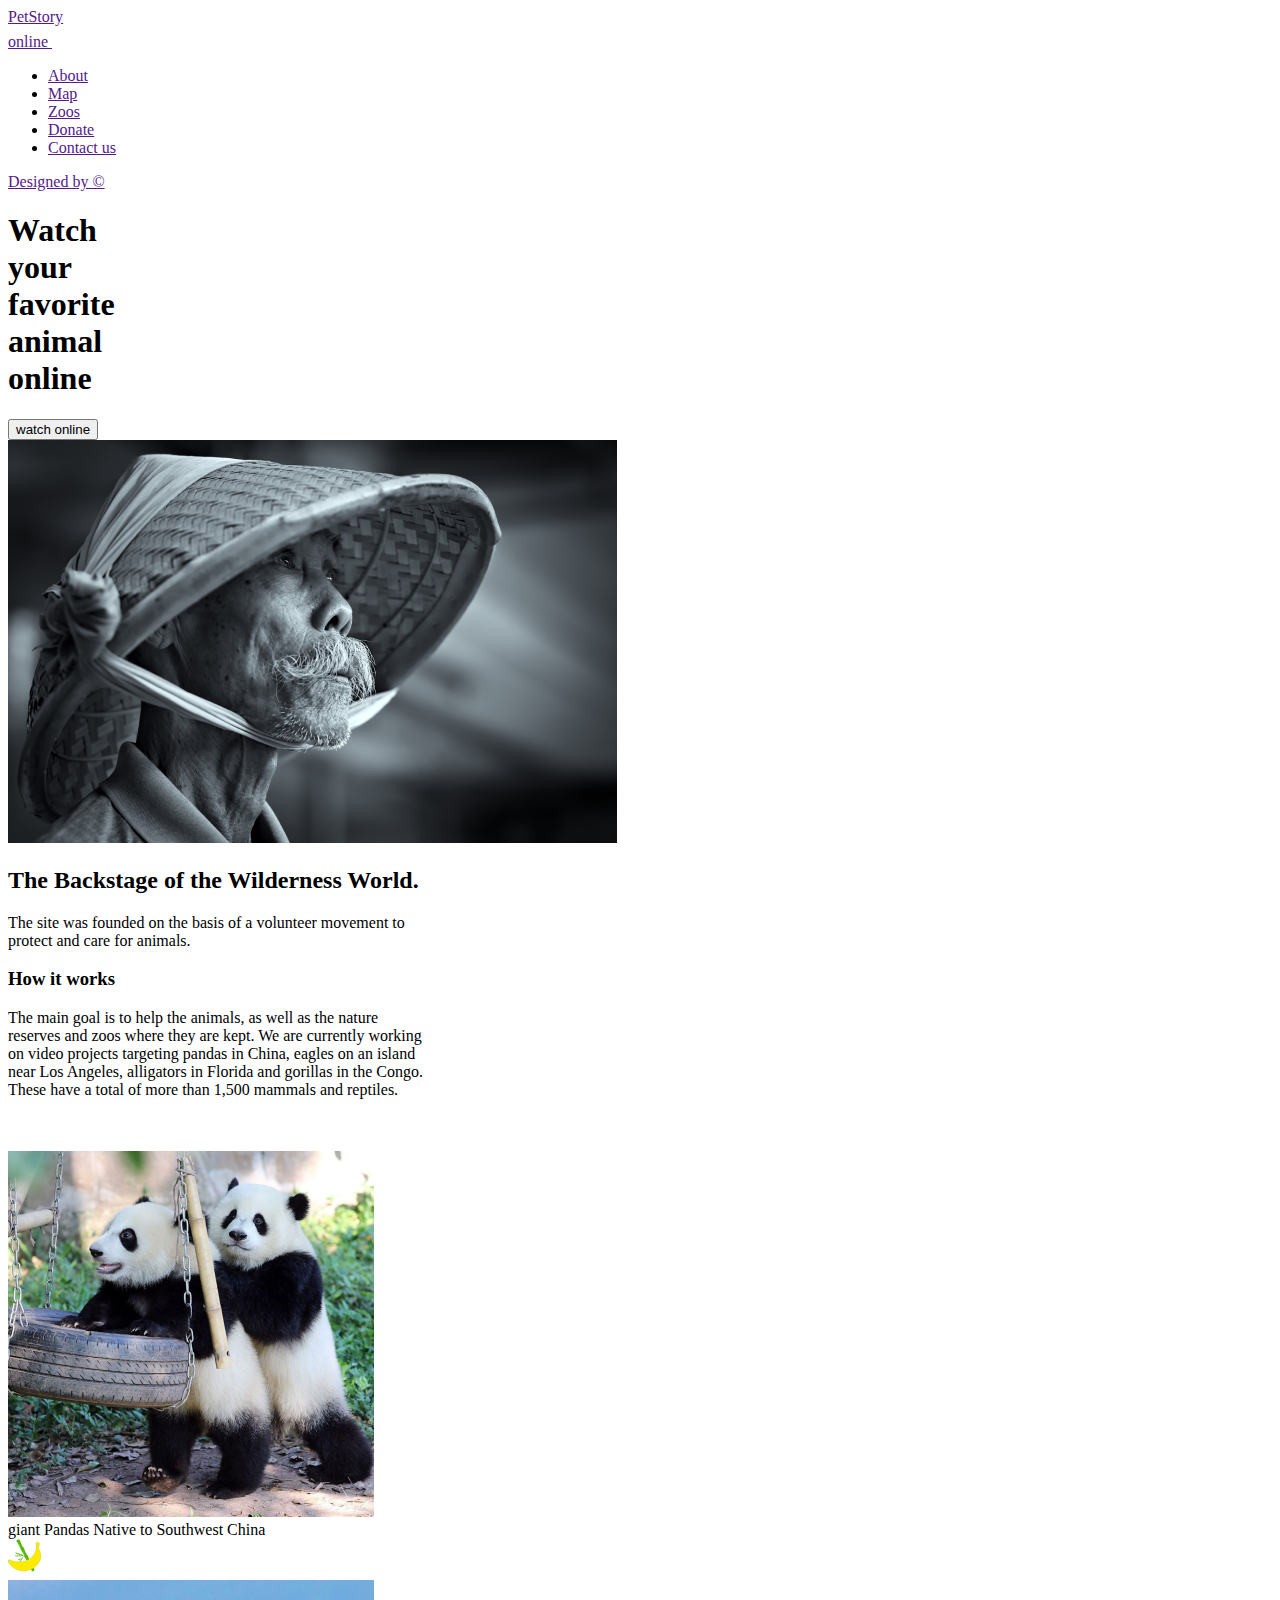
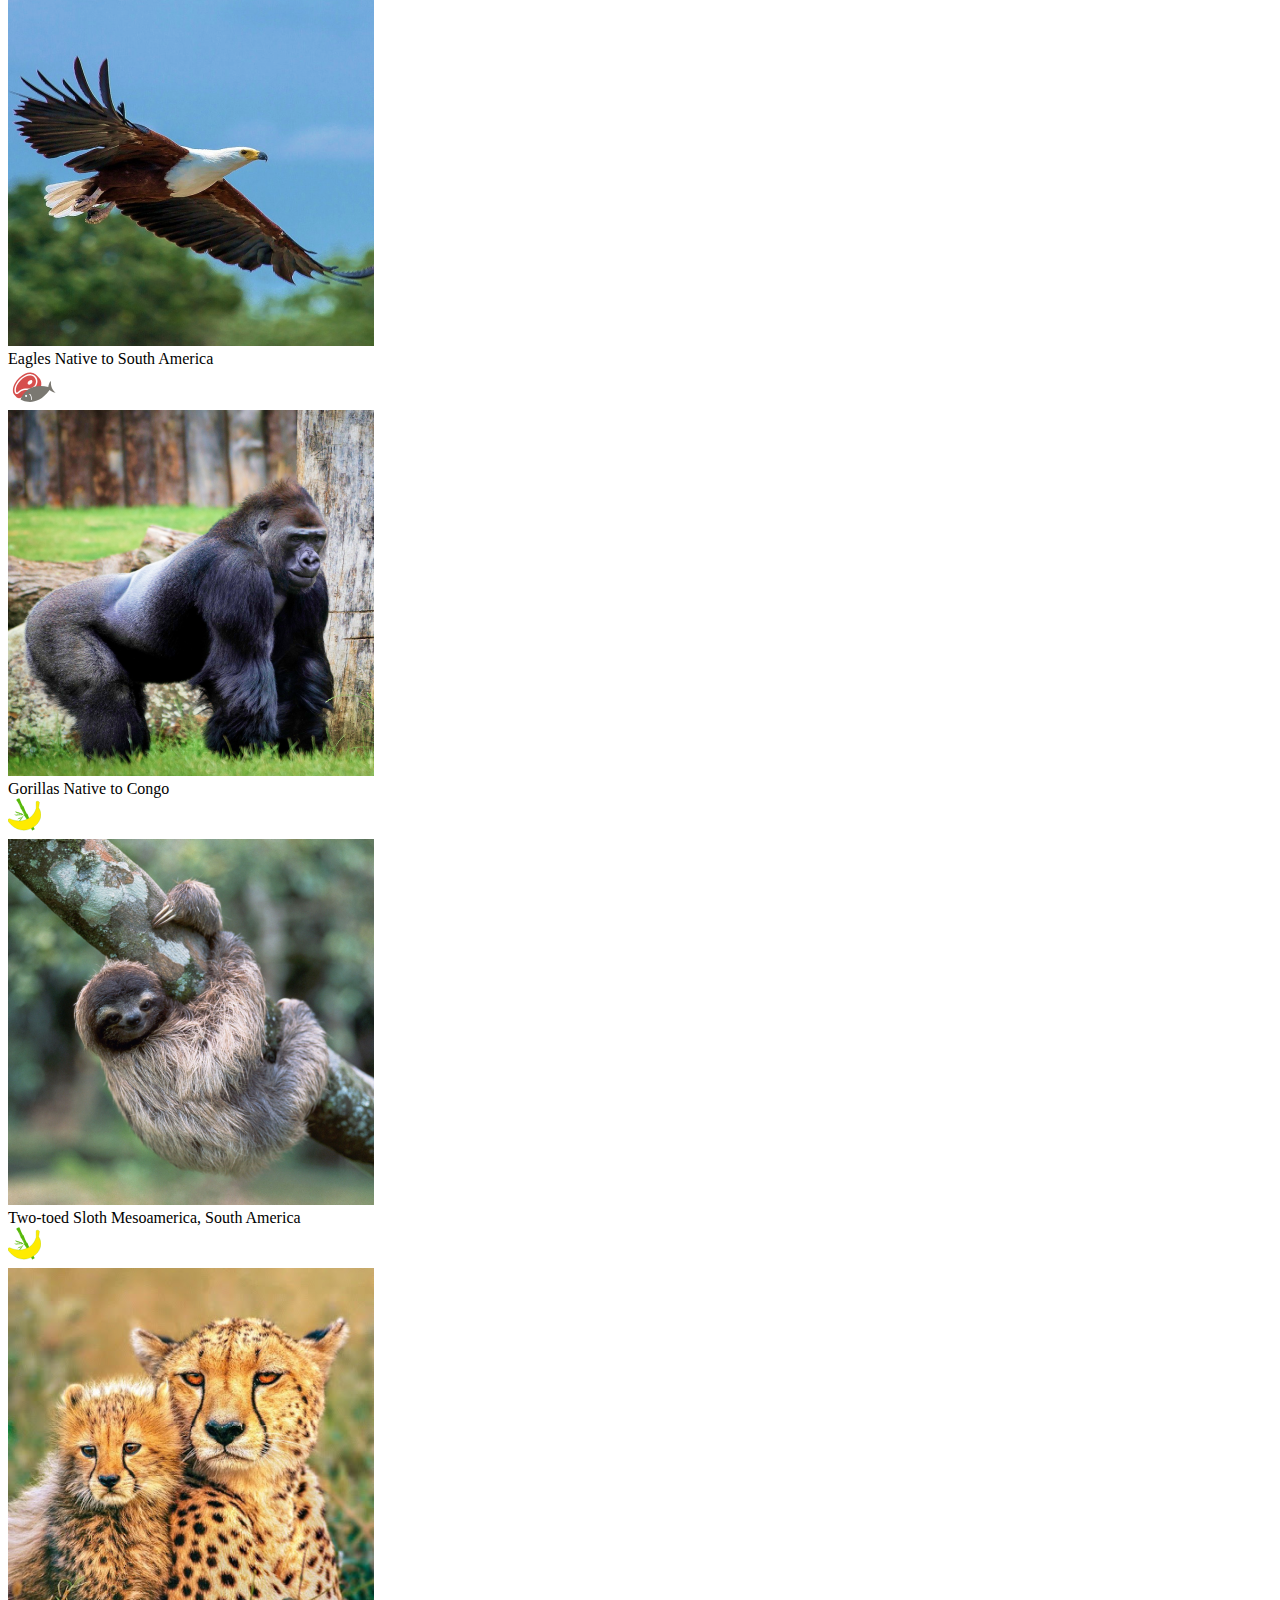
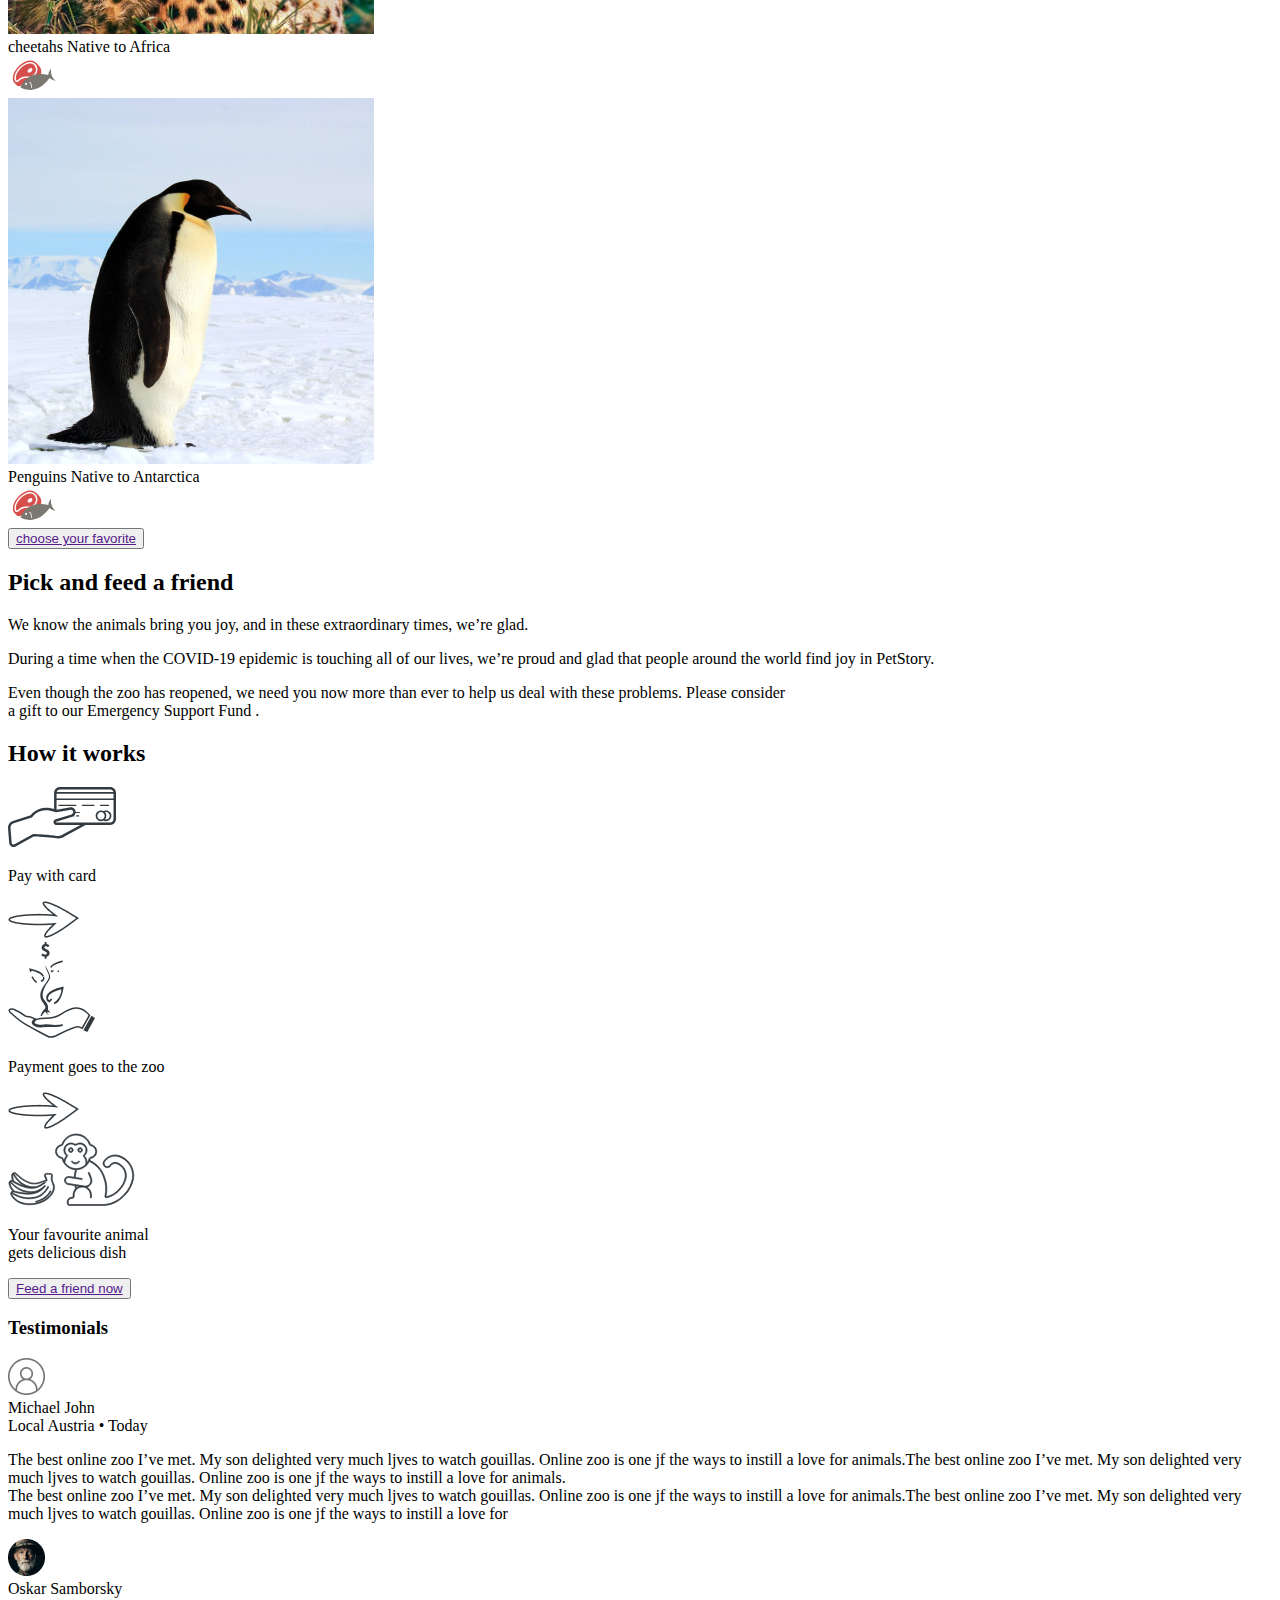
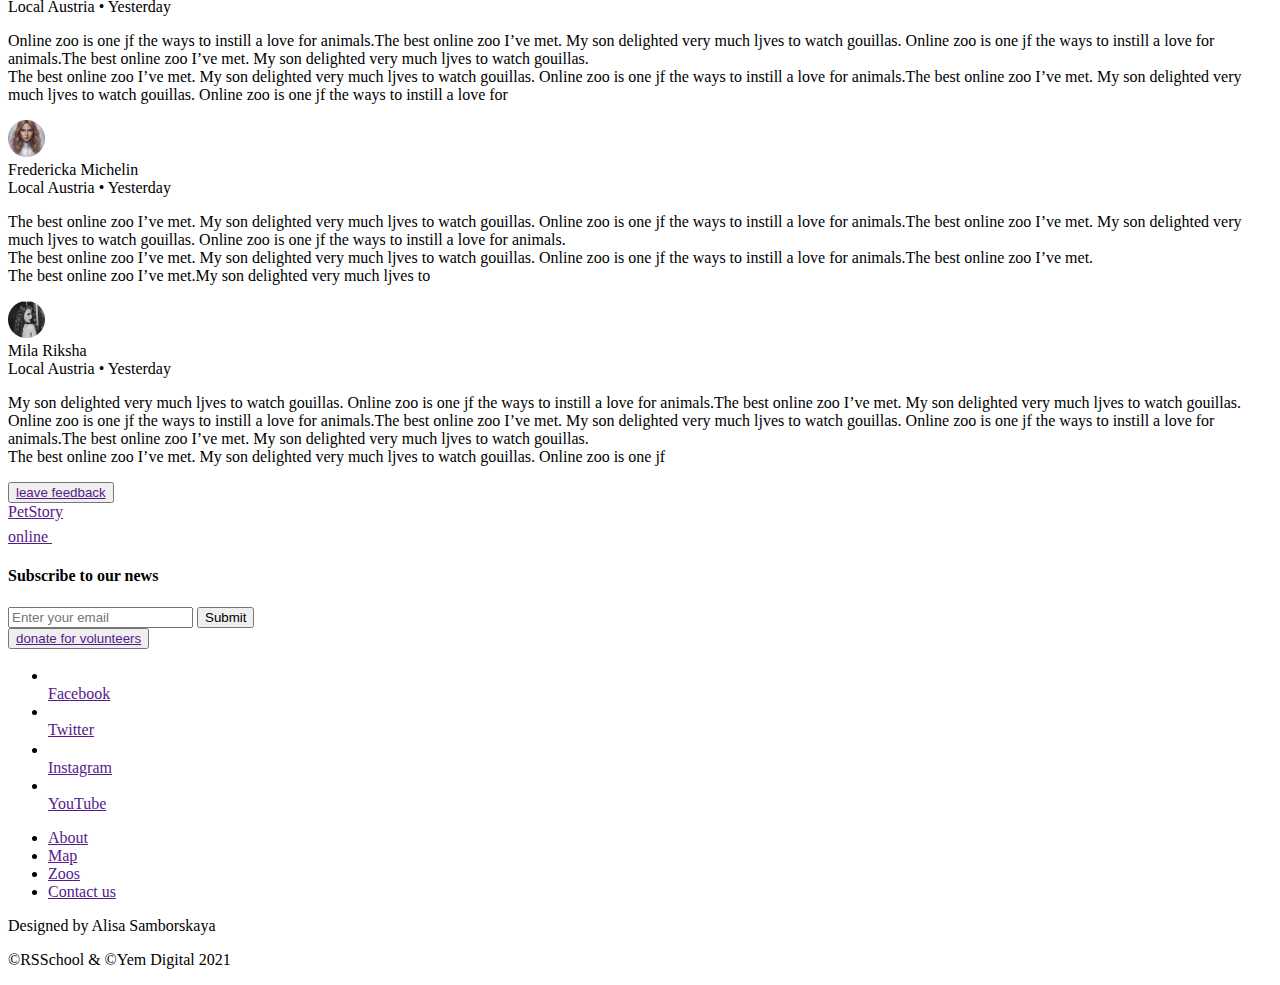
==== index.html @ eecdf1ca "feat: add html file" ====
<!DOCTYPE html>
<html lang="en">
<head>
    <meta charset="UTF-8">
    <meta http-equiv="X-UA-Compatible" content="IE=edge">
    <meta name="viewport" content="width=device-width, initial-scale=1.0">
    <link rel="stylesheet" href="style.css">
    <link href="https://fonts.googleapis.com/css2?family=Aleo:wght@400;700&amp;family=Red+Hat+Text:ital,wght@0,500;1,400&amp;family=Roboto:wght@100;300;400;500;700;900&amp;display=swap" rel="stylesheet">
    <title>Document</title>
</head>
<body>
    <div class="wrapp">
        <header>
            <div class="container">
                <div class="header">
                    <div class="header-left">
                        <div class="logo-btn">
                                <a class="logo" href="">
                                    <span>PetStory<br>online</span>
                                    <img src="./assert/icons/bambooNew.svg" alt="">
                                </a>
                        </div>
                        <nav>
                            <ul>
                                <li><a class="about" href="">About</a></li>
                                <li><a href="">Map</a></li>
                                <li><a href="">Zoos</a></li>
                                <li><a href="">Donate</a></li>
                                <li><a href="">Contact us</a></li>
                            </ul>
                        </nav>
                    </div>
                    <div class="text">
                    <a href="">Designed by ©</a> 
                    </div>
                </div>
            </div>
        </header>
   <main>
            <section class="sec1">
             
                    <div class="elipse"></div>
                    <h1>Watch <br>your<br> favorite<br> animal<br> online</h1>
                    <button>watсh online</button>
                   
            </section>
                <section class="section-2">
                    <div class="section-2-content">
                        <img src="./assert/images/bamboo-cap.png" alt="">
                        <div class="section-2-text">
                            <h2>The Backstage of the Wilderness World.</h2>
                            <p>The site was founded on the basis of a volunteer movement to<br> protect and care for animals.</p>
                            <h3>How it works </h3>
                            <p>The main goal is to help the animals, as well as the nature<br> reserves and zoos where they are kept.
                                 We are currently working<br> on video projects targeting pandas in China, eagles on an island<br> near Los Angeles,
                                 alligators in Florida and gorillas in the Congo.<br> These have a total of more than 1,500 mammals and reptiles.</p>
                        </div>
                    </div>
                </section>
                    <section class="animals-card">
                        <div class="arrow arrow-left" href=""><img src="./assert/images/Vector-2.png" alt=""></div>
                        <div class="arrow arrow-right" href=""><img src="./assert/images/Vector-1.png" alt=""></div>
                        <div class="container-animals-card">                          
                        <div class="animals-card-wrapperd">
                            <div class="card">
                                <div class="card-img">
                                    <img src="./assert/images/Rectangle 5.png" alt="">
                                </div>
                                <div class="card-title">
                                    <div class="card-title-text">
                                        <span class="animal-text-1">giant Pandas</span>
                                        <span class="animal-text-2">Native to Southwest China</span>
                                    </div>
                                    <div class="card-title-icon">
                                        <img src="./assert/icons/banana-bamboo_icon.svg" alt="">
                                    </div>
                                </div>
                            </div> 
                                <div class="card">
                                    <div class="card-img">
                                        <img src="./assert/images/Rectangle 5-1.png" alt="">
                                    </div>
                                    <div class="card-title">
                                        <div class="card-title-text">
                                            <span class="animal-text-1">Eagles</span>
                                            <span class="animal-text-2">Native to South America</span>
                                        </div>
                                        <div class="card-title-icon">
                                            <img src="./assert/icons/meet-fish_icon.svg" alt="">
                                        </div>
                                    </div>
                                </div>
                                    <div class="card">
                                        <div class="card-img">
                                            <img src="./assert/images/Rectangle 5-2.png" alt="">
                                        </div>
                                        <div class="card-title">
                                            <div class="card-title-text">
                                                <span class="animal-text-1">Gorillas</span>
                                                <span class="animal-text-2">Native to Congo</span>
                                            </div>
                                            <div class="card-title-icon">
                                                <img src="./assert/icons/banana-bamboo_icon.svg" alt="">
                                            </div>
                                        </div>
                                    </div>
                                        <div class="card">
                                            <div class="card-img">
                                                <img src="./assert/images/Rectangle 5-3.png" alt="">
                                            </div>
                                            <div class="card-title">
                                                <div class="card-title-text">
                                                    <span class="animal-text-1">Two-toed Sloth</span>
                                                    <span class="animal-text-2">Mesoamerica, South America</span>
                                                </div>
                                                <div class="card-title-icon">
                                                    <img src="./assert/icons/banana-bamboo_icon.svg" alt="">
                                                </div>
                                            </div>
                                        </div>
                                            <div class="card">
                                                <div class="card-img">
                                                    <img src="./assert/images/Rectangle 5-4.png" alt="">
                                                </div>
                                                <div class="card-title">
                                                    <div class="card-title-text">
                                                        <span class="animal-text-1">cheetahs</span>
                                                        <span class="animal-text-2">Native to Africa</span>
                                                    </div>
                                                    <div class="card-title-icon">
                                                        <img src="./assert/icons/meet-fish_icon.svg" alt="">
                                                    </div>
                                                </div>
                                            </div>
                                                <div class="card">
                                                    <div class="card-img">
                                                        <img src="./assert/images/Rectangle 5-5.png" alt="">
                                                    </div>
                                                    <div class="card-title">
                                                        <div class="card-title-text">
                                                            <span class="animal-text-1">Penguins</span>
                                                            <span class="animal-text-2">Native to Antarctica</span>
                                                        </div>
                                                        <div class="card-title-icon">
                                                            <img src="./assert/icons/meet-fish_icon.svg" alt="">
                                                        </div>
                                                    </div>
                            </div>
                            <button class="btn"><a href="">choose your favorite</a></button>
                            <div class="flower-1"></div>
                            <div class="flower-2"></div>

                        </div>
                    </div>
                    </section>
                    <section class="pick">
                        <div class="pick-container">
                            <h2>Pick and feed a friend</h2>
                            <p class="pick-container-text-1">We know the animals bring you joy, and in these extraordinary times, we’re glad.</p>
                            <p class="pick-container-text-2">During a time when the COVID-19 epidemic is touching all of our lives, we’re proud and glad that people around the world find joy in PetStory.</p>
                            <p class="pick-container-text-3">Even though the zoo has reopened, we need you now more than ever to help us deal with these problems. Please consider<br> a gift to our Emergency Support Fund . </p>
                            <div class="work">
                                <h2>How it works</h2>
                                    <div class="widjet">
                                        <div class="widjet-card">
                                            <div class="widjet-img">
                                                <img src="./assert/icons/pay.svg" alt="">
                                            </div>
                                            <p>Pay with card</p>
                                        </div>
                                            <div class="vector">
                                                <img src="./assert/images/Vector.png" alt="">
                                            </div>
                                        <div class="widjet-card">
                                            <div class="widjet-img">        
                                                 <img src="./assert/icons/zoo.svg" alt="">
                                             </div>
                                            <p>Payment goes to the zoo</p>
                                        </div>
                                            <div class="vector">
                                                <img src="./assert/images/Vector.png" alt="">
                                            </div>
                                        <div class="widjet-card">
                                            <div class="widjet-img"> 
                                                <img src="./assert/icons/monkey.svg" alt="">
                                            </div>
                                            <p>Your favourite animal<br> gets delicious dish</p>
                                        </div>
                                    </div>
                            </div>
                            <button class="btn"><a href="">Feed a friend now</a></button>
                        </div>
                    </section>
                    <section class="testimonial">
                        <div class="container-testimonial">
                        <h3 class="testimonial-title">Testimonials</h3>
                        <div class="testimonial-wrapper">
                        <div class="testimonial-galary">
                            <div class="testimonial-card">
                                <div class="card-inner">
                                    <div class="card-inner-author">
                                        <div class="card-inner-top-img"><img src="./assert/images/Vectorfreggdg.png" alt=""></div>
                                        <div class="card-inner-top-text">Michael John<br>
                                            <span>Local Austria • Today</span>
                                             </div>
                                    </div>
                                        <p class="testimonial-card-text">The best online zoo I’ve met. My son delighted very much ljves to watch gouillas. Online zoo is one jf the ways to instill a love for animals.The best online zoo I’ve met. My son delighted very much ljves to watch gouillas. Online zoo is one jf the ways to instill a love for animals.<br>
                                            The best online zoo I’ve met. My son delighted very much ljves to watch gouillas. Online zoo is one jf the ways to instill a love for animals.The best online zoo I’ve met. My son delighted very much ljves to watch gouillas. Online zoo is one jf the ways to instill a love for 
                                        </p>
                                </div>
                            </div>
                            <div class="testimonial-card">
                                <div class="card-inner">
                                    <div class="card-inner-author">
                                        <div class="card-inner-top-img"><img src="./assert/images/Ellipse 2.png" alt=""></div>
                                        <div class="card-inner-top-text">Oskar Samborsky<br>
                                            <span>Local Austria • Yesterday</span>
                                             </div>
                                    </div>
                                        <p class="testimonial-card-text">Online zoo is one jf the ways to instill a love for animals.The best online zoo I’ve met. My son delighted very much ljves to watch gouillas. Online zoo is one jf the ways to instill a love for animals.The best online zoo I’ve met. My son delighted very much ljves to watch gouillas.<br> 
                                            The best online zoo I’ve met. My son delighted very much ljves to watch gouillas. Online zoo is one jf the ways to instill a love for animals.The best online zoo I’ve met. My son delighted very much ljves to watch gouillas. Online zoo is one jf the ways to instill a love for 
                                        </p>
                                </div>
                        </div>
                            <div class="testimonial-card">  
                                <div class="card-inner">
                                    <div class="card-inner-author">
                                        <div class="card-inner-top-img"><img src="./assert/images/Ellipse 2-1.png" alt=""></div>
                                        <div class="card-inner-top-text">Fredericka Michelin<br>
                                            <span>Local Austria • Yesterday</span>
                                             </div>
                                    </div>
                                        <p class="testimonial-card-text">The best online zoo I’ve met. My son delighted very much ljves to watch gouillas. Online zoo is one jf the ways to instill a love for animals.The best online zoo I’ve met. My son delighted very much ljves to watch gouillas. Online zoo is one jf the ways to instill a love for animals.<br>
                                            The best online zoo I’ve met. My son delighted very much ljves to watch gouillas. Online zoo is one jf the ways to instill a love for animals.The best online zoo I’ve met.<br> The best online zoo I’ve met.My son delighted very much ljves to  
                                        </p>
                                </div>
                                </div>
                            <div class="testimonial-card"> 
                                <div class="card-inner">
                                    <div class="card-inner-author">
                                        <div class="card-inner-top-img"><img src="./assert/images/Ellipse 2-2.png" alt=""></div>
                                        <div class="card-inner-top-text">Mila Riksha<br>
                                            <span>Local Austria • Yesterday</span>
                                             </div>
                                    </div>
                                        <p class="testimonial-card-text">My son delighted very much ljves to watch gouillas. Online zoo is one jf the ways to instill a love for animals.The best online zoo I’ve met. My son delighted very much ljves to watch gouillas. Online zoo is one jf the ways to instill a love for animals.The best online zoo I’ve met. My son delighted very much ljves to watch gouillas. Online zoo is one jf the ways to instill a love for animals.The best online zoo I’ve met. My son delighted very much ljves to watch gouillas.<br>
                                            The best online zoo I’ve met. My son delighted very much ljves to watch gouillas. Online zoo is one jf 
                                            
                                </div>
                                </div>
                            </div>
                                    <div class="testimonial-line">
                                        <div class="testimonial-line-inner"></div>
                                    </div>
                                </div>
                       <button class="testimonial-btn"><a href="">leave feedback</a></button>
                    
                </div>
                    <div class="testimonial-flower"></div>
                    </section>
        </main>
        <footer>
            <div class="footer-container">
                <div class="footer-block-1">
                    <div class="logo-btn">
                        <a class="logo" href="">
                            <span>PetStory<br>online</span>
                            <img src="./assert/icons/bambooNew.svg" alt="">
                        </a>
                    </div>
                        <div class="footer-input">
                            <h4>Subscribe to our news</h4>
                            <input type="text" placeholder="Enter your email">
                            <button class="input-btn">Submit</button>
                        </div>
                
                </div>
                <div class="footer-bock-2">
                    <button class="testimonial-btn footer-button"><a href="">donate for volunteers</a></button>
                </div>
                <div class="footer-block-3">
            <div class="footer-media">
                <ul class="footer-media-list">
                    <li>
                        <a href="" class="footer-media-link">
                            <div class="media-circle">
                                <img  src="./assert/images/Fill 211.png" alt="">
                            </div>
                            <span>Facebook</span>
                        </a>
                    </li>
                    <li>
                        <a href="" class="footer-media-link">
                            <div class="media-circle">
                                <img  src="./assert/images/Fill 172.png" alt="">
                            </div>
                            <span>Twitter</span>
                        </a>
                    </li>
                    <li><a href="" class="footer-media-link">
                        <div class="media-circle">
                            <img  src="./assert/images/Fill 166.png" alt="">
                        </div>
                        <span>Instagram</span>
                    </a></li>
                    <li><a href="" class="footer-media-link">
                        <div class="media-circle">
                            <img  src="./assert/images/Fill 213.png" alt="">
                        </div>
                        <span>YouTube</span>
                    </a></li>
                    
                </ul>
            </div>
            <nav>
                <ul>
                    <li><a class="about" href="">About</a></li>
                    <li><a href="">Map</a></li>
                    <li><a href="">Zoos</a></li>
                    <li><a href="">Contact us</a></li>
                </ul>
            </nav>
            <div class="footer-text">
                <p>Designed by Alisa Samborskaya</p>
                <p>©RSSchool & ©Yem Digital 2021</p>
            </div>
        </div>
        </div>
        </footer>
    </div>
</body>
</html>
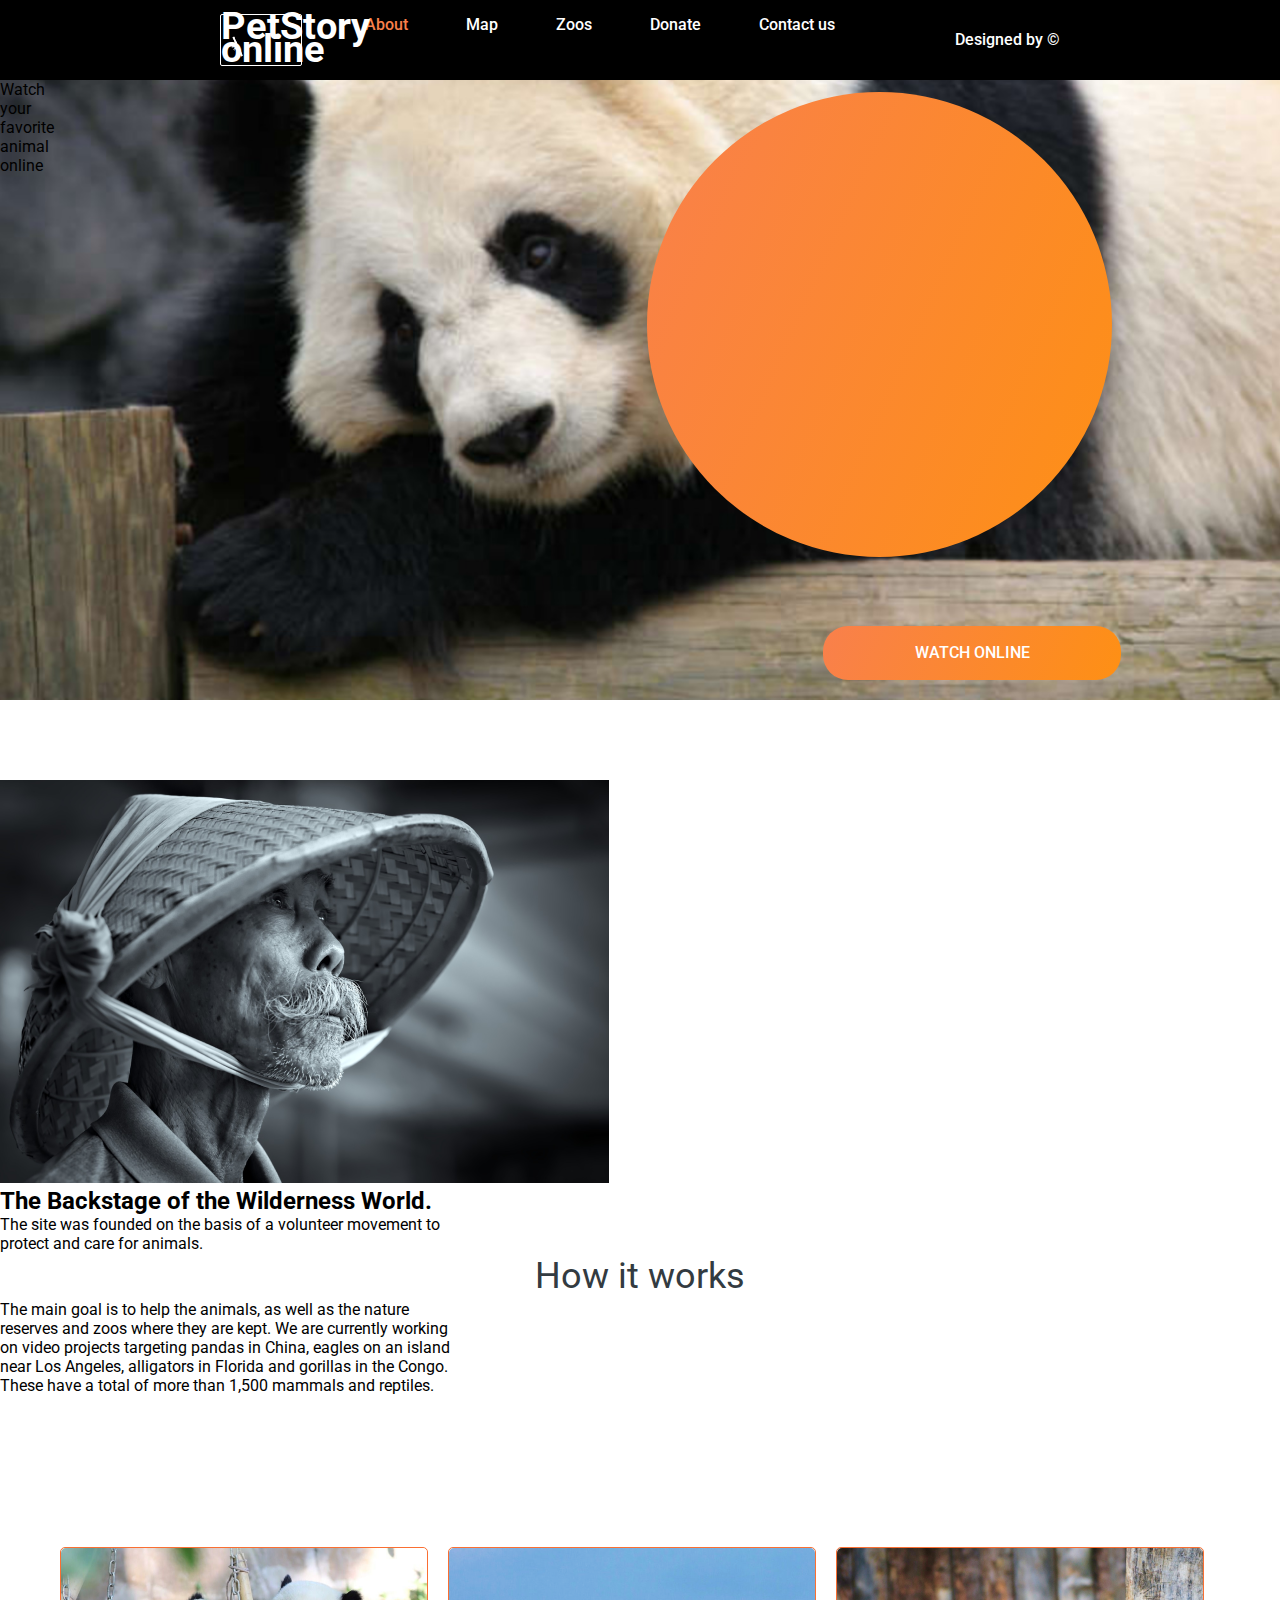
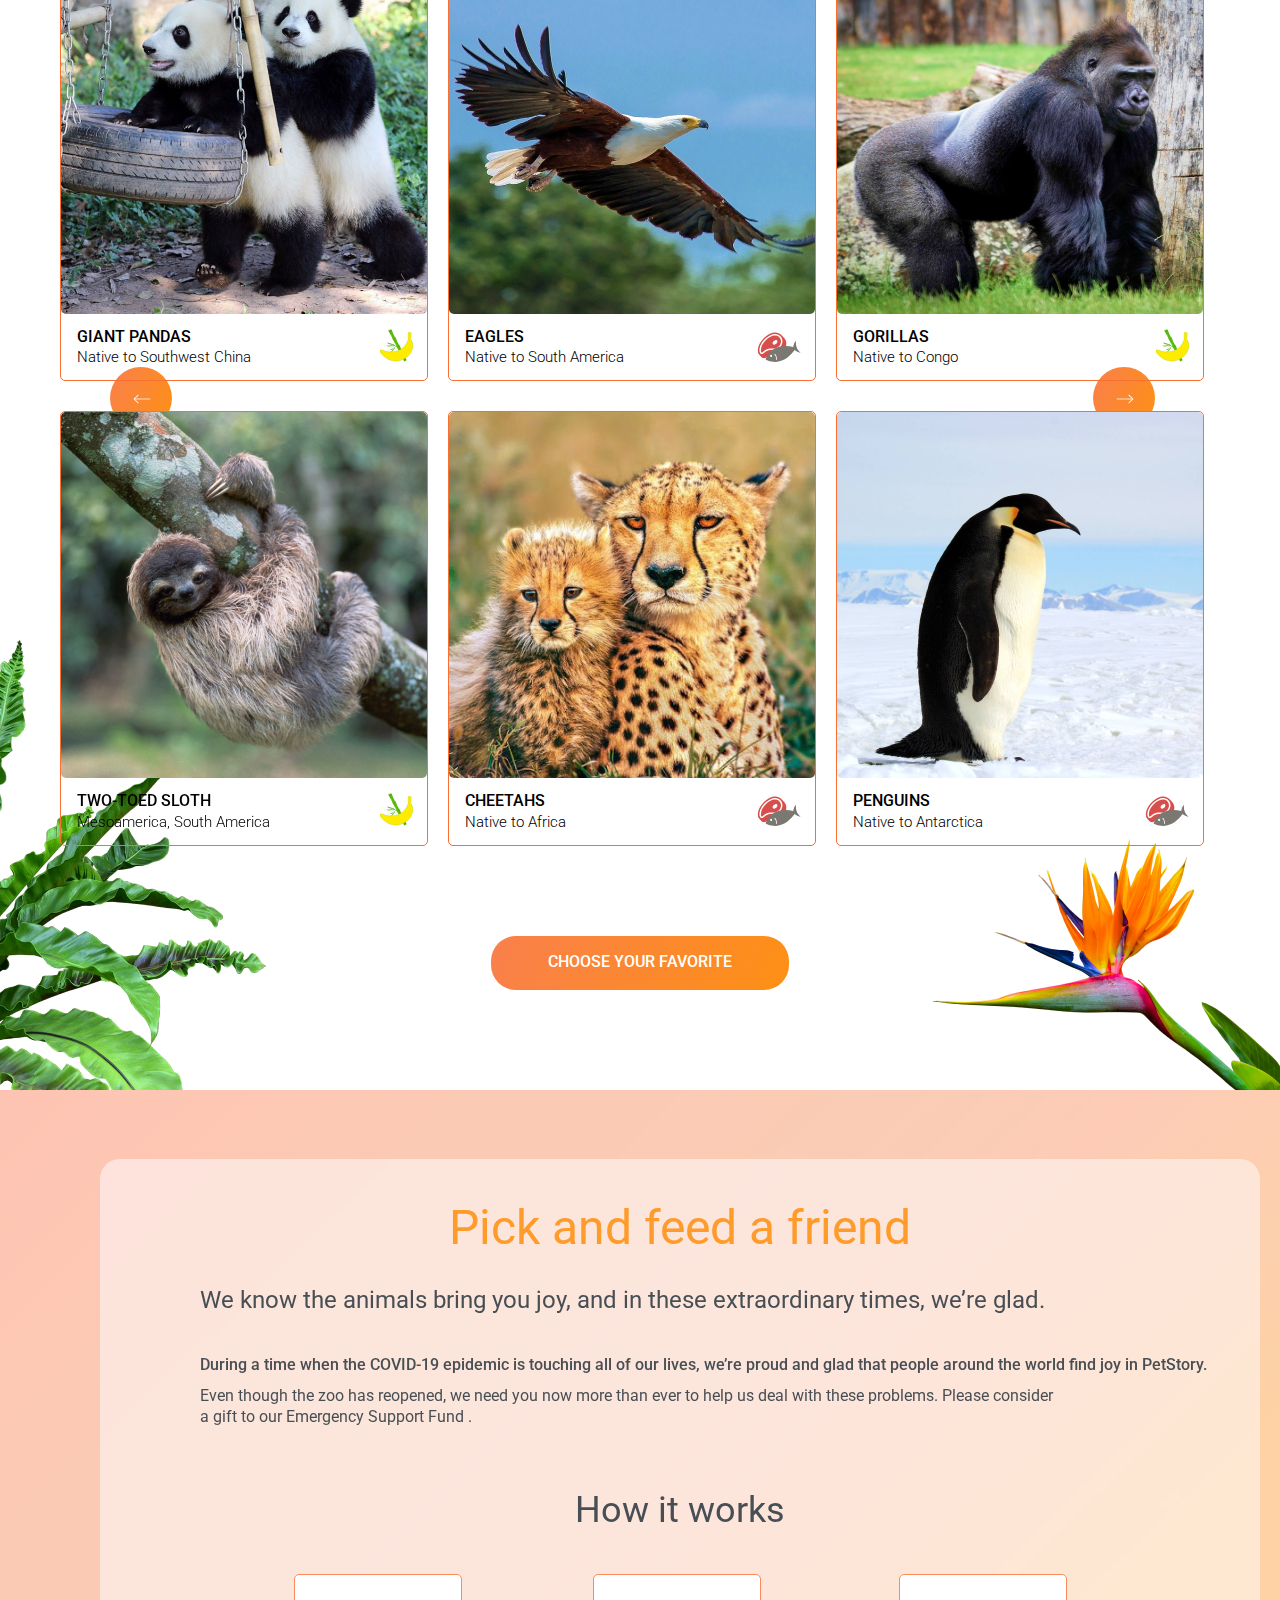
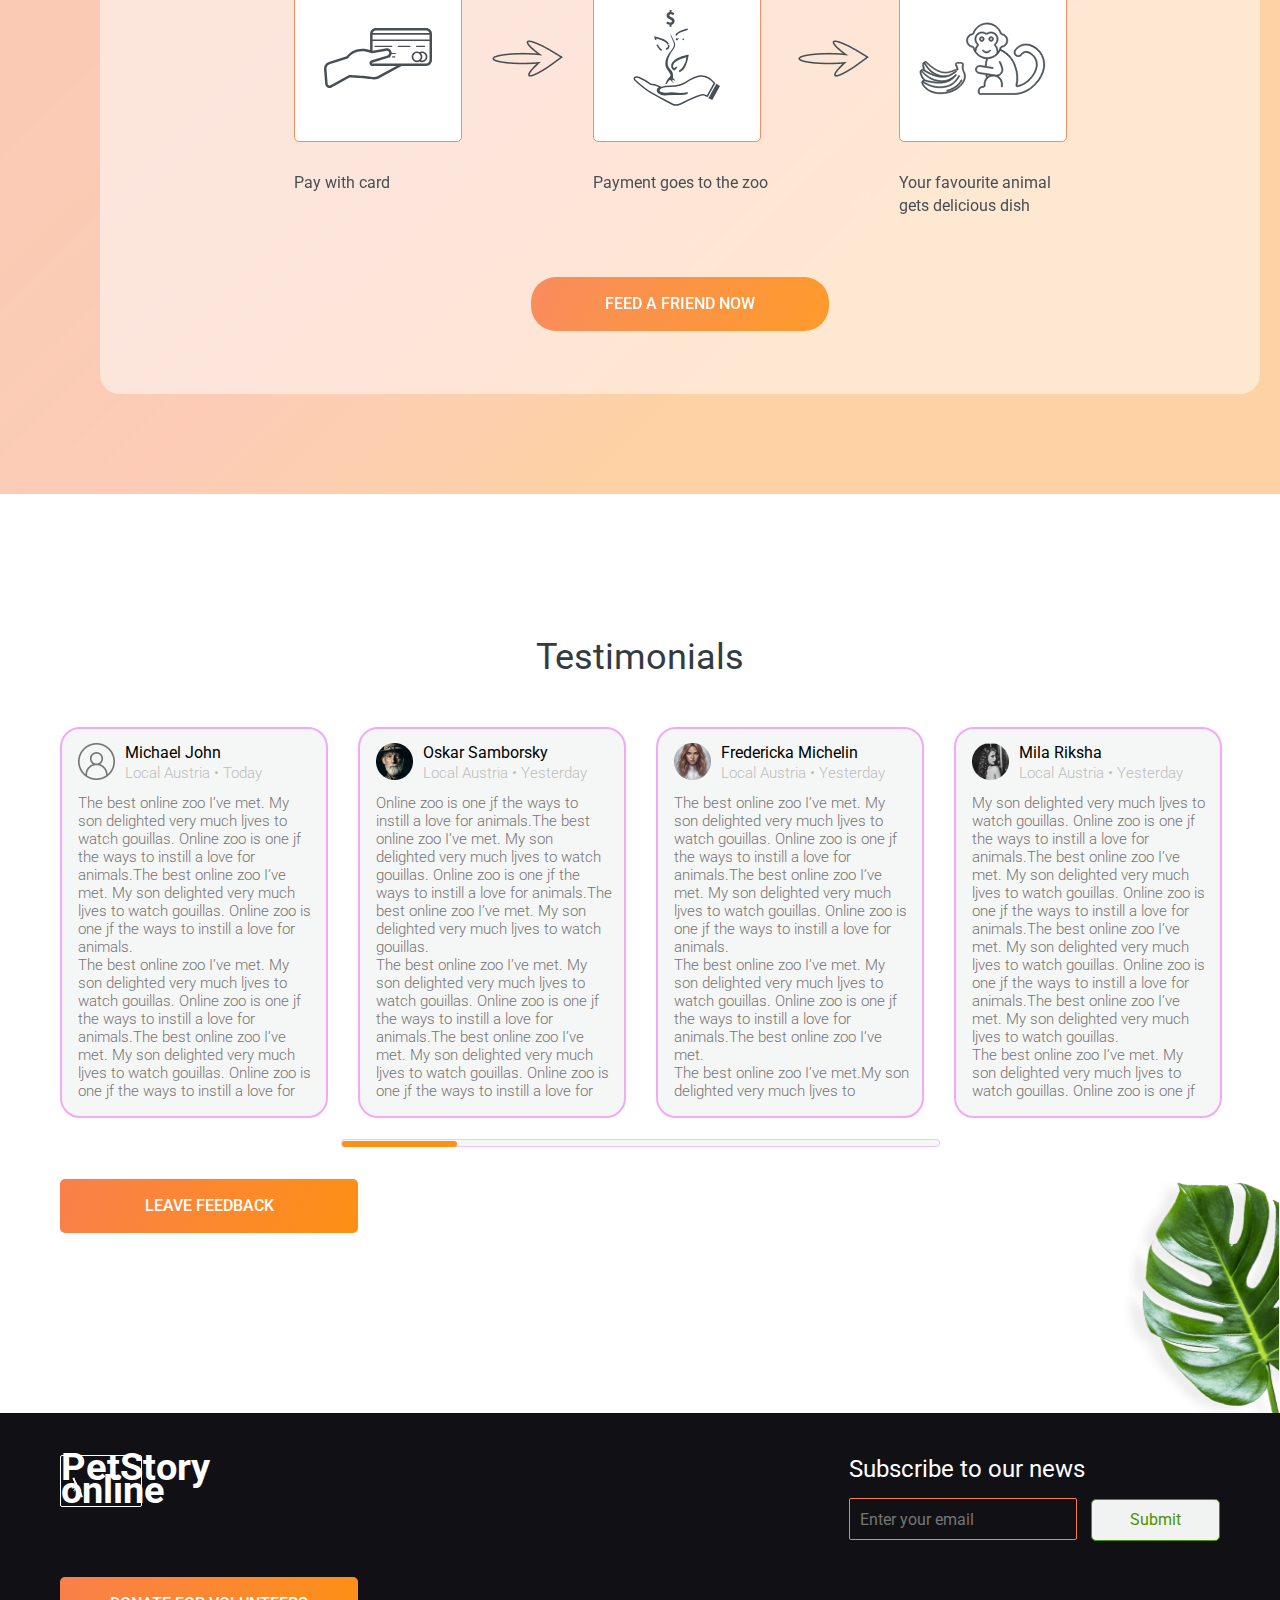
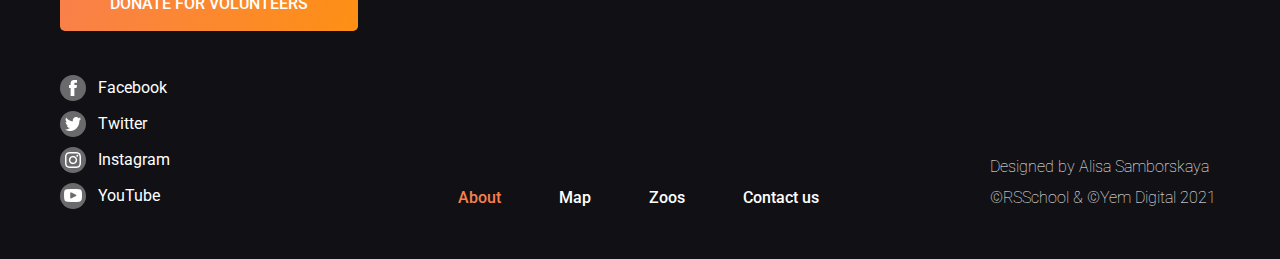
==== commit 32827f7d: "fix: add social links" ====
--- a/index.html
+++ b/index.html
@@ -15,14 +15,14 @@
                 <div class="header">
                     <div class="header-left">
                         <div class="logo-btn">
-                                <a class="logo" href="">
-                                    <span>PetStory<br>online</span>
+                                <a class="logo" href="file:///C:/Users/User/Desktop/zoo/index.html">
+                                    <h1>PetStory<br>online</h1>
                                     <img src="./assert/icons/bambooNew.svg" alt="">
                                 </a>
                         </div>
                         <nav>
                             <ul>
-                                <li><a class="about" href="">About</a></li>
+                                <li><a class="about" href="file:///C:/Users/User/Desktop/zoo/index.html">About</a></li>
                                 <li><a href="">Map</a></li>
                                 <li><a href="">Zoos</a></li>
                                 <li><a href="">Donate</a></li>
@@ -31,7 +31,7 @@
                         </nav>
                     </div>
                     <div class="text">
-                    <a href="">Designed by ©</a> 
+                    <a href="https://www.figma.com/file/jfEFwkXVj1WRq7sUHDr8os/PetStory-online">Designed by ©</a> 
                     </div>
                 </div>
             </div>
@@ -40,14 +40,15 @@
             <section class="sec1">
              
                     <div class="elipse"></div>
-                    <h1>Watch <br>your<br> favorite<br> animal<br> online</h1>
-                    <button>watсh online</button>
+                    <p>Watch <br>your<br> <span class="favorite">favorite</span><br> animal<br> online</p>
+                    <button class="but">watсh online</button>
                    
             </section>
-                <section class="section-2">
-                    <div class="section-2-content">
+                <section class="backstage">
+                    <div class="backstage-container">
+                    <div class="backstage-content">
                         <img src="./assert/images/bamboo-cap.png" alt="">
-                        <div class="section-2-text">
+                        <div class="backstage-text">
                             <h2>The Backstage of the Wilderness World.</h2>
                             <p>The site was founded on the basis of a volunteer movement to<br> protect and care for animals.</p>
                             <h3>How it works </h3>
@@ -56,6 +57,7 @@
                                  alligators in Florida and gorillas in the Congo.<br> These have a total of more than 1,500 mammals and reptiles.</p>
                         </div>
                     </div>
+                </div>
                 </section>
                     <section class="animals-card">
                         <div class="arrow arrow-left" href=""><img src="./assert/images/Vector-2.png" alt=""></div>
@@ -146,7 +148,7 @@
                                                         </div>
                                                     </div>
                             </div>
-                            <button class="btn"><a href="">choose your favorite</a></button>
+                            <button class="btn but"><a href="">choose your favorite</a></button>
                             <div class="flower-1"></div>
                             <div class="flower-2"></div>
 
@@ -188,7 +190,7 @@
                                         </div>
                                     </div>
                             </div>
-                            <button class="btn"><a href="">Feed a friend now</a></button>
+                            <button class="btn but"><a href="">Feed a friend now</a></button>
                         </div>
                     </section>
                     <section class="testimonial">
@@ -253,7 +255,7 @@
                                         <div class="testimonial-line-inner"></div>
                                     </div>
                                 </div>
-                       <button class="testimonial-btn"><a href="">leave feedback</a></button>
+                       <button class="testimonial-btn but"><a href="">leave feedback</a></button>
                     
                 </div>
                     <div class="testimonial-flower"></div>
@@ -263,8 +265,8 @@
             <div class="footer-container">
                 <div class="footer-block-1">
                     <div class="logo-btn">
-                        <a class="logo" href="">
-                            <span>PetStory<br>online</span>
+                        <a class="logo" href="file:///C:/Users/User/Desktop/zoo/index.html">
+                            <h1>PetStory<br>online</h1>
                             <img src="./assert/icons/bambooNew.svg" alt="">
                         </a>
                     </div>
@@ -276,13 +278,13 @@
                 
                 </div>
                 <div class="footer-bock-2">
-                    <button class="testimonial-btn footer-button"><a href="">donate for volunteers</a></button>
+                    <button class="testimonial-btn footer-button but"><a href="">donate for volunteers</a></button>
                 </div>
                 <div class="footer-block-3">
             <div class="footer-media">
                 <ul class="footer-media-list">
                     <li>
-                        <a href="" class="footer-media-link">
+                        <a href="https://www.facebook.com/" class="footer-media-link">
                             <div class="media-circle">
                                 <img  src="./assert/images/Fill 211.png" alt="">
                             </div>
@@ -290,20 +292,20 @@
                         </a>
                     </li>
                     <li>
-                        <a href="" class="footer-media-link">
+                        <a href="https://twitter.com/" class="footer-media-link">
                             <div class="media-circle">
                                 <img  src="./assert/images/Fill 172.png" alt="">
                             </div>
                             <span>Twitter</span>
                         </a>
                     </li>
-                    <li><a href="" class="footer-media-link">
+                    <li><a href="https://www.instagram.com/?ysclid=l9xfji39r2444387335" class="footer-media-link">
                         <div class="media-circle">
                             <img  src="./assert/images/Fill 166.png" alt="">
                         </div>
                         <span>Instagram</span>
                     </a></li>
-                    <li><a href="" class="footer-media-link">
+                    <li><a href="https://www.youtube.com/" class="footer-media-link">
                         <div class="media-circle">
                             <img  src="./assert/images/Fill 213.png" alt="">
                         </div>
--- a/style.css
+++ b/style.css
@@ -0,0 +1,637 @@
+
+*{
+    margin: 0;
+    padding: 0;
+    text-decoration: none;
+    list-style: none;
+    font-family: "Roboto", sans-serif;
+    font-style: normal;
+    box-sizing: border-box;
+    }
+main {
+    display: block;
+    font-family: 'Roboto';
+    font-style: normal;
+}
+h3{
+    font-family: 'Roboto';
+    font-style: normal;
+    font-weight: 400;
+    font-size: 36px;
+    line-height: 130%;
+    text-align: center;
+    color: #333B41;
+}
+.wrapp{
+    max-width: 1600px;
+    min-height: 100%;
+    overflow: hidden;
+    margin: auto;
+}
+.container{
+    padding-left: 220px;
+    padding-right: 220px;
+    height:80px;
+    background-color: #000000;
+}
+.header{
+    display: flex;
+    flex-direction: row;
+    justify-content: space-between;
+    padding-top: 14px;
+    align-items: center;
+}
+.header-left{
+    display: flex;
+    justify-content: space-between;
+    gap: 63px;
+    text-align: center;
+}
+.logo-btn{
+    display: flex;
+    flex-direction: row;
+    justify-content: space-between;
+}
+.logo{
+    width: 82px;
+    height: 52px;
+    border: 0.5px solid #FFFFFF;
+    border-radius: 2px;
+    position: relative;
+    font-family: 'Roboto';
+    font-style: normal;
+    font-weight: 400;
+    font-size: 19.0145px;
+    line-height: 120%;
+    text-align: center;
+}
+.logo img{
+    position: absolute;
+    left: 10px;
+    top: 21px;
+}
+ul{
+    display: flex;
+    gap:58px;
+    align-items: center;
+    padding-inline-start: 0;
+    justify-content: center;
+}
+a{
+    font-family: 'Roboto';
+    font-style: normal;
+    font-weight: 500;
+    font-size: 16px;
+    line-height: 140%;
+    color: #FFFFFF;
+    text-decoration: none;
+    text-align: center;
+    /* text-transform: uppercase; */
+}
+/* a span{
+    font-family: 'Roboto';
+    font-style: normal;
+    font-weight: 400;
+    font-size: 19.0145px;
+    line-height: 120%
+} */
+.text{
+    font-family: 'Roboto';
+    font-style: normal;
+    font-weight: 500;
+    font-size: 16px;
+    line-height: 140%;
+    color: #FFFFFF;
+    
+}
+
+/* a img{
+    position: absolute;
+    width: 7.03px;
+    height: 20.98px;
+    left: 13.23px;
+    top: 24.64px;
+    border-style: none;
+} */
+.about{
+    color:#F9804B;
+}
+.sec1{
+    background: url(./assert/images/Giant\ Panda.png);
+    background-repeat: no-repeat;
+    position: relative;
+    background-position: center;
+    background-position-y: center;
+    background-position-y: -80px;
+    background-size: cover;
+    height: 700px;
+}
+.sec1 h1{
+    position: absolute;
+    width: 500.31px;
+    height: 400px;
+    left: calc(50% - 500.31px/2 + 330.15px);
+    top: 86px;
+    font-family: 'Roboto';
+    font-style: normal;
+    font-weight: 700;
+    font-size: 106.496px;
+    line-height: 75%;
+    text-align: center;
+    text-transform: uppercase;
+    color: #FFFFFF;
+}
+.elipse{
+    background: url(./assert/images/Ellipse\ 6.png);
+    position: absolute;
+    width: 465px;
+    height: 465px;
+    left: calc(50% - 465px/2 + 239.5px);
+    top: 12px;
+    background: linear-gradient(113.96deg, #F9804B 1.49%, #FE9013 101.44%);
+    border-radius: 50%;
+}
+.sec1 button{
+    position: absolute;
+    width: 298px;
+    height: 54px;
+    left: calc(50% - 298px/2 + 332px);
+    top: 546px;
+    background: linear-gradient(113.96deg, #F9804B 1.49%, #FE9013 101.44%);
+    border-radius: 25px;
+    font-family: 'Roboto';
+    font-style: normal;
+    font-weight: 500;
+    font-size: 16px;
+    line-height: 140%;
+    text-align: center;
+    text-transform: uppercase;
+    color: #FFFFFF;
+    border: none;
+}
+.section-2{
+    background: url(./assert/images/flower_foto1.png);
+    background-position-x: 100%;
+    background-position-y: 50%;
+    background-repeat: no-repeat;
+}
+
+.section-2-content{
+    display: flex;
+    gap: 87px;
+    padding-top: 140px;
+    padding-left: 220px;
+    padding-right: 180px;
+}
+.section-2-content img{
+    width: 580px;
+    height: 410px;
+    backdrop-filter: blur(2px);
+}
+.section-2-text h2{
+    font-family: 'Roboto';
+    font-style: normal;
+    font-weight: 400;
+    font-size: 48px;
+    line-height: 120%;
+    color: #333B41;
+    margin-bottom: 20px;
+}
+.section-2-text p{
+    font-family: 'Roboto';
+    font-style: normal;
+    font-weight: 400;
+    font-size: 16px;
+    line-height: 140%;
+    color: #333B41;
+}
+.section-2-text h3{
+    font-family: 'Roboto';
+    font-style: normal;
+    font-weight: 400;
+    font-size: 24px;
+    line-height: 120%;
+    color: #333B41;
+    margin-bottom: 34px;
+    margin-top: 54px;
+}
+.animals-card-wrapperd{
+    display: flex;
+    flex-direction: row;
+    flex-wrap: wrap;
+    gap:30px 20px;
+    margin-top: 152px;
+}
+.container-animals-card{
+    max-width: 1160px;
+    margin: 0 auto;
+    padding-bottom: 100px;
+}
+.card{
+    border: 1px solid #FA6F32;
+    border-radius: 5px;
+    position: relative;
+    z-index:2 ;
+}
+.card-img img{
+    border-radius: 5px;
+}
+.animals-card{
+    position: relative;
+}
+.arrow{
+    width: 62px;
+    height: 62px;
+    background: linear-gradient(113.96deg, #F9804B 1.49%, #FE9013 101.44%);
+    border-radius: 50%;
+    cursor: pointer;
+}
+.arrow img{
+    padding: 27px 23px;
+}
+.arrow-left{
+    position: absolute;
+    left: 110px;
+    top: 420px;
+}
+.arrow-right{
+    position: absolute;
+    right: 125px;
+    top: 420px;
+}
+.flower-1{
+    position: absolute;
+    background: url(./assert/images/palm_foto.png) no-repeat;
+    background-size: contain;
+    width: 292px;
+    height: 460px;
+    bottom: 0;
+    left: 0;
+    z-index: 1;
+}
+.flower-2{
+    position: absolute;
+    background: url(./assert/images/strelitzia\ 1.png) no-repeat;
+    background-size: contain;
+    width: 368px;
+    height: 275px;
+    bottom: 0;
+    right: 0;
+}
+.animal-text-1{
+    font-family: 'Roboto';
+    font-style: normal;
+    font-weight: 500;
+    font-size: 16px;
+    line-height: 140%;
+    text-transform: uppercase;
+    color: #000000;
+}
+.animal-text-2{
+    font-family: 'Roboto';
+    font-style: normal;
+    font-weight: 300;
+    font-size: 15px;
+    line-height: 120%;
+    color: #000000;
+}
+.card-title-text{
+    display: flex;
+    flex-direction: column;
+    line-height: 1.15;
+    padding-top: 8px;
+    padding-bottom: 14px;
+}
+.card-title{
+    display: flex;
+    flex-direction: row;
+    justify-content: space-between;
+    padding-left: 16px;
+    padding-right: 14px;
+    align-items:center;
+}
+.testimonial{
+    position: relative;
+}
+.container-testimonial{
+    max-width: 1160px;
+    margin: 0 auto;
+    padding-bottom: 180px;
+    margin-top: 140px;
+}
+
+.testimonial-flower{
+    background: url(./assert/images/leav_foto.png);
+    background-size: contain;
+    background-repeat: no-repeat;
+    width: 400px;
+    height: 400px;
+    position: absolute;
+    bottom: -130px;
+    right: -157px;
+    z-index: 1;
+}
+.testimonial-card{
+    width: 268px;
+    height: 391px;
+    background: #F5F7F6;
+    border-radius: 20px;
+    border: 2px solid rgba(243, 169, 248);
+}
+.testimonial-galary{
+    margin-top: 47px;
+    width: 1160px;
+    margin: auto;
+    display: flex;
+    gap: 30px;
+}
+.testimonial-wrapper{
+    display: flex;
+    flex-direction: column;
+    align-items: center;
+}
+.card-inner{
+    width: 268px;
+    height: 391px;
+    padding: 14px 16px;
+}
+.testimonial-card-text{
+    font-family: 'Roboto';
+    font-style: normal;
+    font-weight: 300;
+    font-size: 15px;
+    line-height: 120%;
+    color: #767474;
+}
+.card-inner-author{
+    display: flex;
+    flex-direction: row;
+    gap: 10px;
+    margin-bottom: 10px;
+}
+.testimonial-title{
+    margin-bottom: 47px;
+    font-family: 'Roboto';
+    font-style: normal;
+    font-weight: 400;
+    font-size: 36px;
+    line-height: 130%;
+    text-align: center;
+    color: #333B41;
+}
+.card-inner-top-text{
+    font-family: 'Roboto';
+    font-style: normal;
+    font-weight: 400;
+    font-size: 16px;
+    line-height: 120%;
+    color: #000000;
+}
+.card-inner-top-text span{
+    font-family: 'Roboto';
+    font-style: normal;
+    font-weight: 300;
+    font-size: 15px;
+    line-height: 120%;
+    color: #BDBDBD;
+}
+.testimonial-line{
+    width: 599px;
+    height: 8px;
+    top: 506px;
+    background: #F5F7F6;
+    border-radius: 5px;
+    margin: 0 auto;
+    margin-top: 21px;
+    border: 0.5px solid rgba(243, 169, 248, 0.66);
+}
+.testimonial-line-inner{
+    width: 115.19px;
+    height: 6px;
+    margin-top: 0.5px;
+    top: 507px;
+    background: #FE9013;
+    border-radius: 5px;
+}
+.testimonial-btn{
+    width: 298px;
+    height: 54px;
+    background: linear-gradient(113.96deg, #F9804B 1.49%, #FE9013 101.44%);
+    border-radius: 5px;
+    border: none;
+    margin-top: 32px;
+}
+.testimonial-btn a{
+    font-family: 'Roboto';
+    font-style: normal;
+    font-weight: 500;
+    font-size: 16px;
+    line-height: 140%;
+    text-align: center;
+    text-transform: uppercase;
+    color: #FFFFFF;
+    }
+.pick{
+    background: linear-gradient(315.75deg, rgba(254, 210, 144, 0.7) 30.06%, #FEBDAB 100.95%, rgba(254, 210, 144, 0.7) 106.36%), linear-gradient(315.75deg, rgba(254, 189, 171, 0.74) 30.06%, rgba(243, 169, 248, 0.66) 50.74%, #E0D8F0 80.49%, #EAF7FE 127.9%, #EAF7FE 149.54%), linear-gradient(315.75deg, rgba(254, 189, 171, 0.74) 30.06%, rgba(243, 169, 248, 0.66) 50.74%, #E0D8F0 80.49%, #EAF7FE 127.9%, #EAF7FE 149.54%);
+    opacity: 0.9;
+    height: 1004px;
+    padding: 69px 100px;
+}
+.pick-container{
+    background: rgba(253, 253, 255, 0.52);
+    backdrop-filter: blur(2px);
+    border-radius: 20px;
+    margin: 0 auto;
+    width: 1160px;
+    height: 835px;
+    display: flex;
+    flex-direction: column;
+    padding-top: 40px;
+    padding-bottom: 60px;
+}
+.pick-container h2{
+    font-family: 'Roboto';
+    font-style: normal;
+    font-weight: 400;
+    font-size: 48px;
+    line-height: 120%;
+    text-align: center;
+    color: #FE9013;
+    margin-bottom: 30px;
+}
+.pick-container-text-1{
+    font-family: 'Roboto';
+    font-style: normal;
+    font-weight: 400;
+    font-size: 24px;
+    line-height: 120%;
+    color: #333B41;
+    margin-bottom: 40px;
+    padding-left: 100px;
+}
+.pick-container-text-2{
+    font-family: 'Roboto';
+    font-style: normal;
+    font-weight: 500;
+    font-size: 16px;
+    line-height: 130%;
+    color: #333B41;
+    margin-bottom: 10px;
+    padding-left: 100px;
+}
+.pick-container-text-3{
+    font-family: 'Roboto';
+    font-style: normal;
+    font-weight: 400;
+    font-size: 16px;
+    line-height: 130%;
+    color: #333B41;
+    margin-bottom: 60px;
+    padding-left: 100px;
+}
+.work h2{
+    font-family: 'Roboto';
+    font-style: normal;
+    font-weight: 400;
+    font-size: 36px;
+    line-height: 130%;
+    color: #333B41;
+    margin-bottom: 40px;
+}
+.vector{
+    height: 168px;
+    display: flex;
+    align-items: center;
+    justify-content: center;
+}
+.widjet{
+    display: flex;
+    flex-direction: row;
+    justify-content: center;
+    gap: 30px;
+    margin: 0 auto;
+}
+.widjet-img{
+    width: 168px;
+    height: 168px; 
+    border: 1px solid #F9804B;   
+    background: #FFFFFF;
+    border-radius: 5px;
+    display: flex;
+    align-items: center;
+    justify-content: center;
+}
+.widjet-card p{
+    padding-top: 30px;
+    font-weight: 400;
+    font-size: 16px;
+    line-height: 140%;
+    color: #333B41;
+}
+.btn{
+    display: block;
+    margin: 0 auto;
+    width: 298px;
+    height: 54px;
+    background: linear-gradient(113.96deg, #F9804B 1.49%, #FE9013 101.44%);
+    border-radius: 25px;
+    margin-top: 60px;
+    border: none;
+    text-transform: uppercase;
+}
+footer{
+    background: #111115;
+    z-index: 2;
+    position: relative;
+}
+.footer-block-1{
+    display: flex;
+    flex-direction: row;
+    justify-content: space-between;
+}
+.footer-input h4{
+    font-weight: 400;
+    font-size: 24px;
+    line-height: 120%;
+    color: #FFFFFF;
+    padding-bottom: 14px;
+}
+.footer-input input{
+    border-radius: 2px;
+    border: 0.7px solid #F9804B;
+    background: #111115;
+    width: 228px;
+    height: 42px;
+    font-size: 16px;
+    line-height: 140%;
+    color: #BDBDBD;
+    padding-left: 10px;
+}
+.input-btn{
+    width: 129px;
+    height: 42px;
+    margin-left: 10px;
+    color: #4B9200;
+    font-weight: 400;
+    font-size: 16px;
+    line-height: 140%;
+    background: #F1F3F2;
+    border: 1px solid #4B9200;
+    border-radius: 5px;
+}
+.footer-block-3{
+    display: flex;
+    flex-direction: row;
+    gap: 171px;
+    align-items: flex-end;
+    margin-top: 44px;
+}
+.footer-block-3 nav{
+    padding-left: 117px;
+}
+.footer-media-list{
+    display: flex;
+    flex-direction: column;
+    align-items: flex-start;
+    gap: 10px;
+}
+.footer-media-link{
+    display: flex;
+    gap:12px;
+    align-items: center;
+}
+.footer-media-link span{
+    font-family: 'Roboto';
+    font-style: normal;
+    font-weight: 400;
+    font-size: 16px;
+    line-height: 140%;
+    color: #FFFFFF;
+}
+.media-circle{
+    width: 26px;
+    height: 26px;
+    border-radius: 50%;
+    background: rgba(196, 196, 196, 0.5);
+    display: flex;
+    align-items: center;
+    justify-content: center;
+}
+.footer-container{
+    width: 1160px;
+    margin: auto;
+    padding-bottom:50px ;
+    padding-top: 42px;
+}
+.footer-text{
+    display: flex;
+    flex-direction: column;
+    gap: 10px;
+    font-weight: 100;
+    font-size: 16px;
+    line-height: 130%;
+    color: #FFFFFF;
+}
+.footer-button{
+    margin-top: 36px;
+}
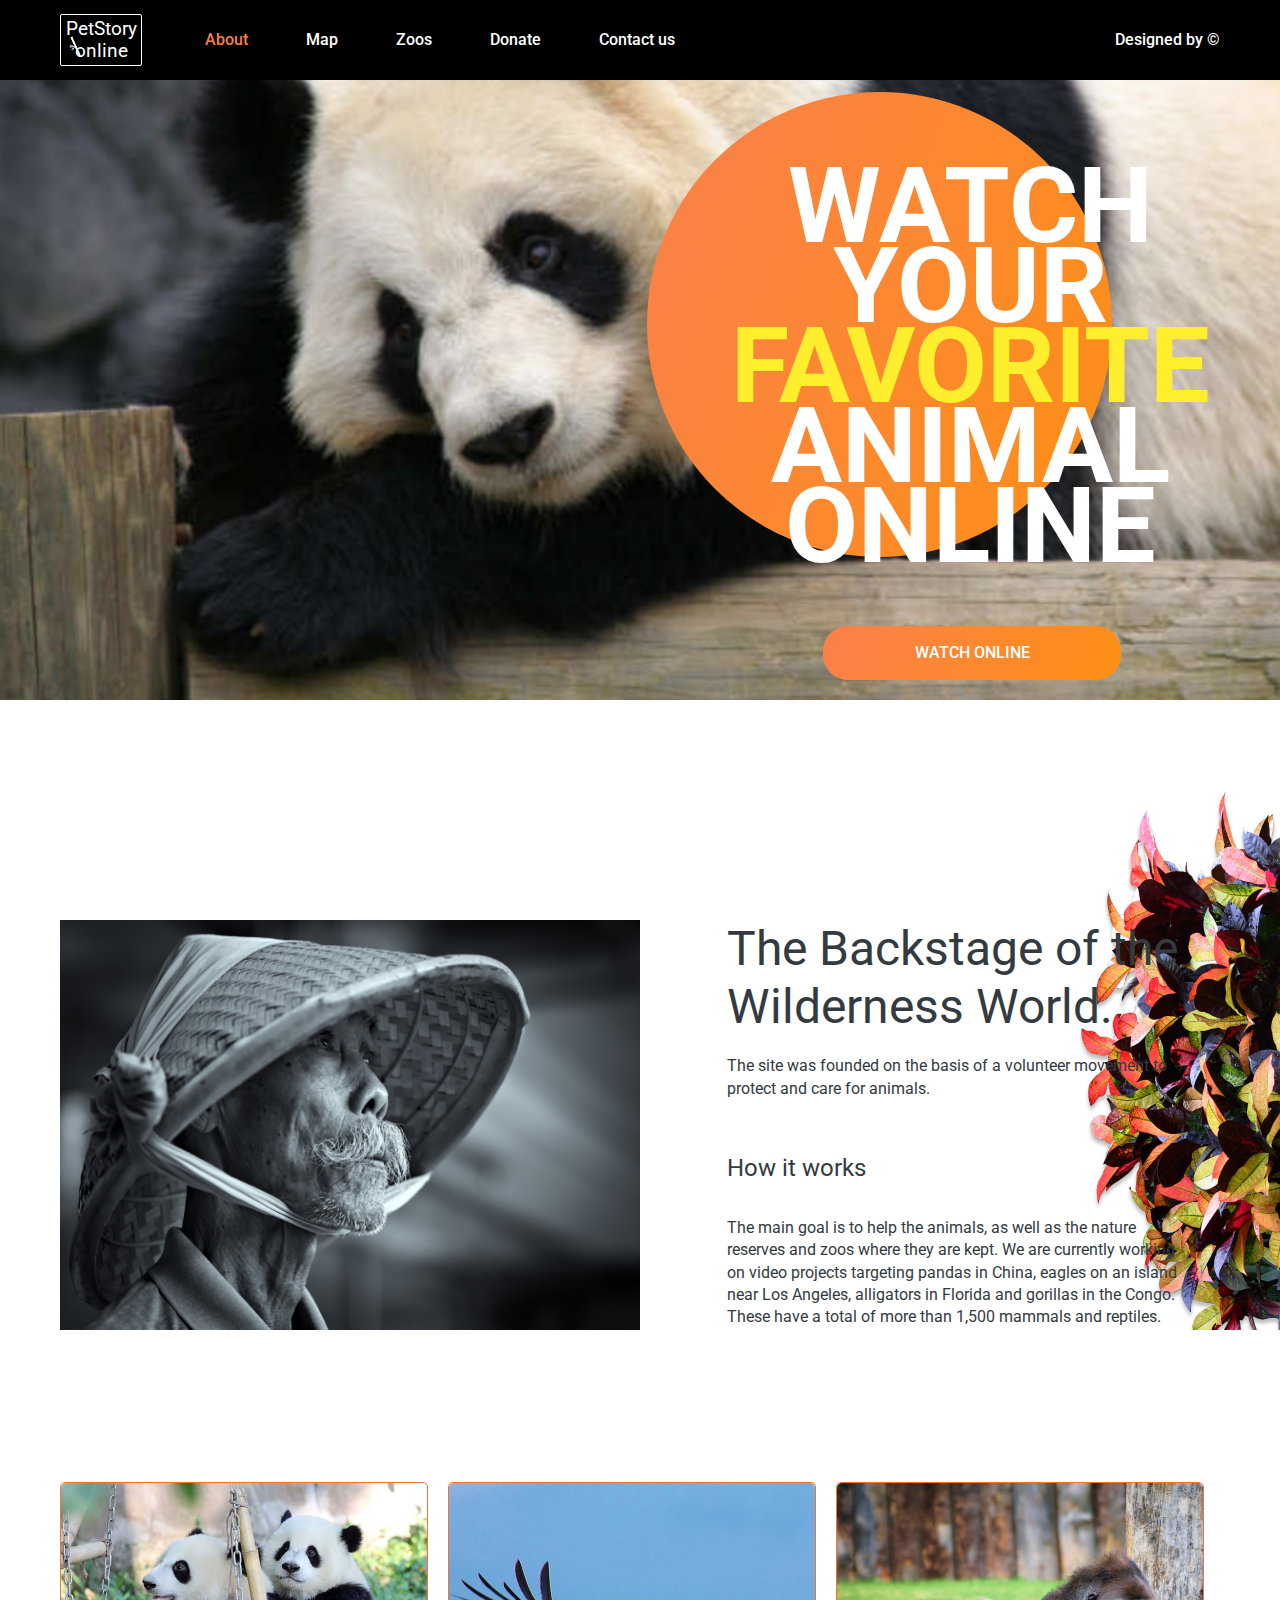
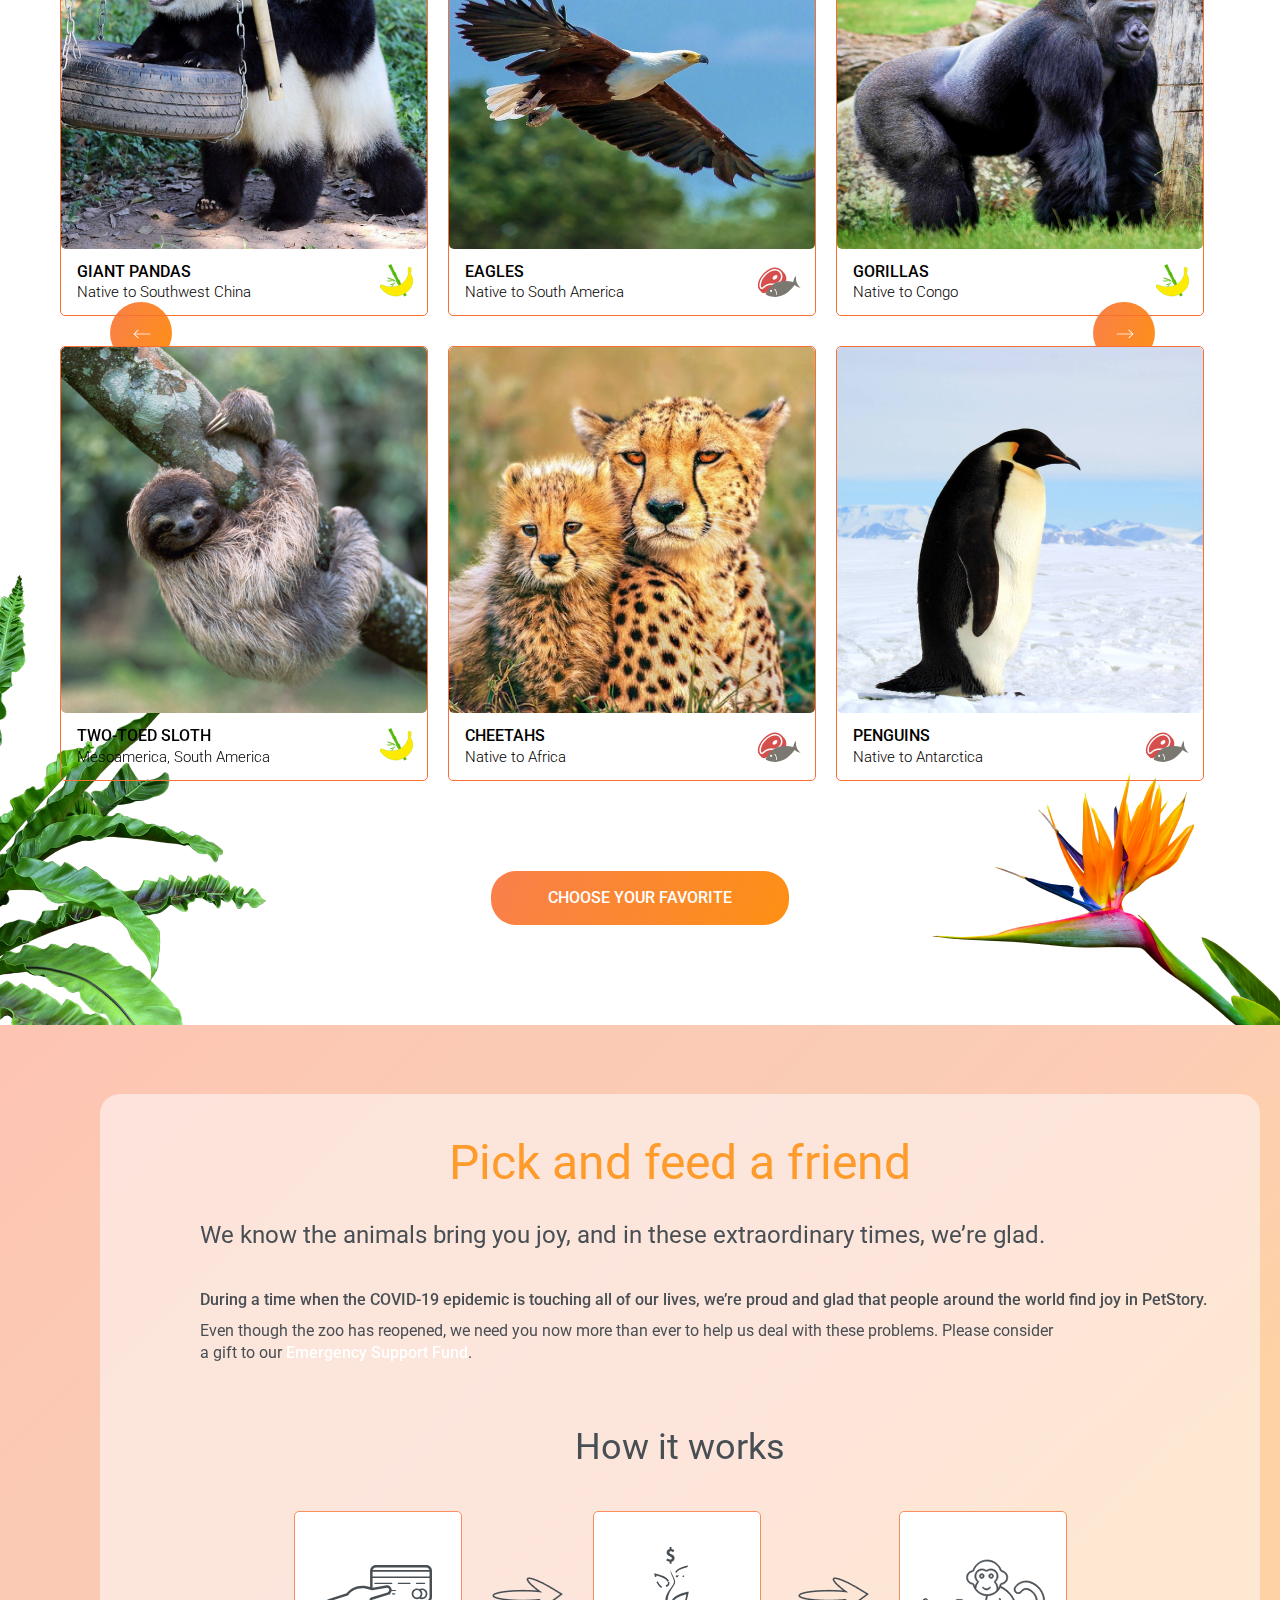
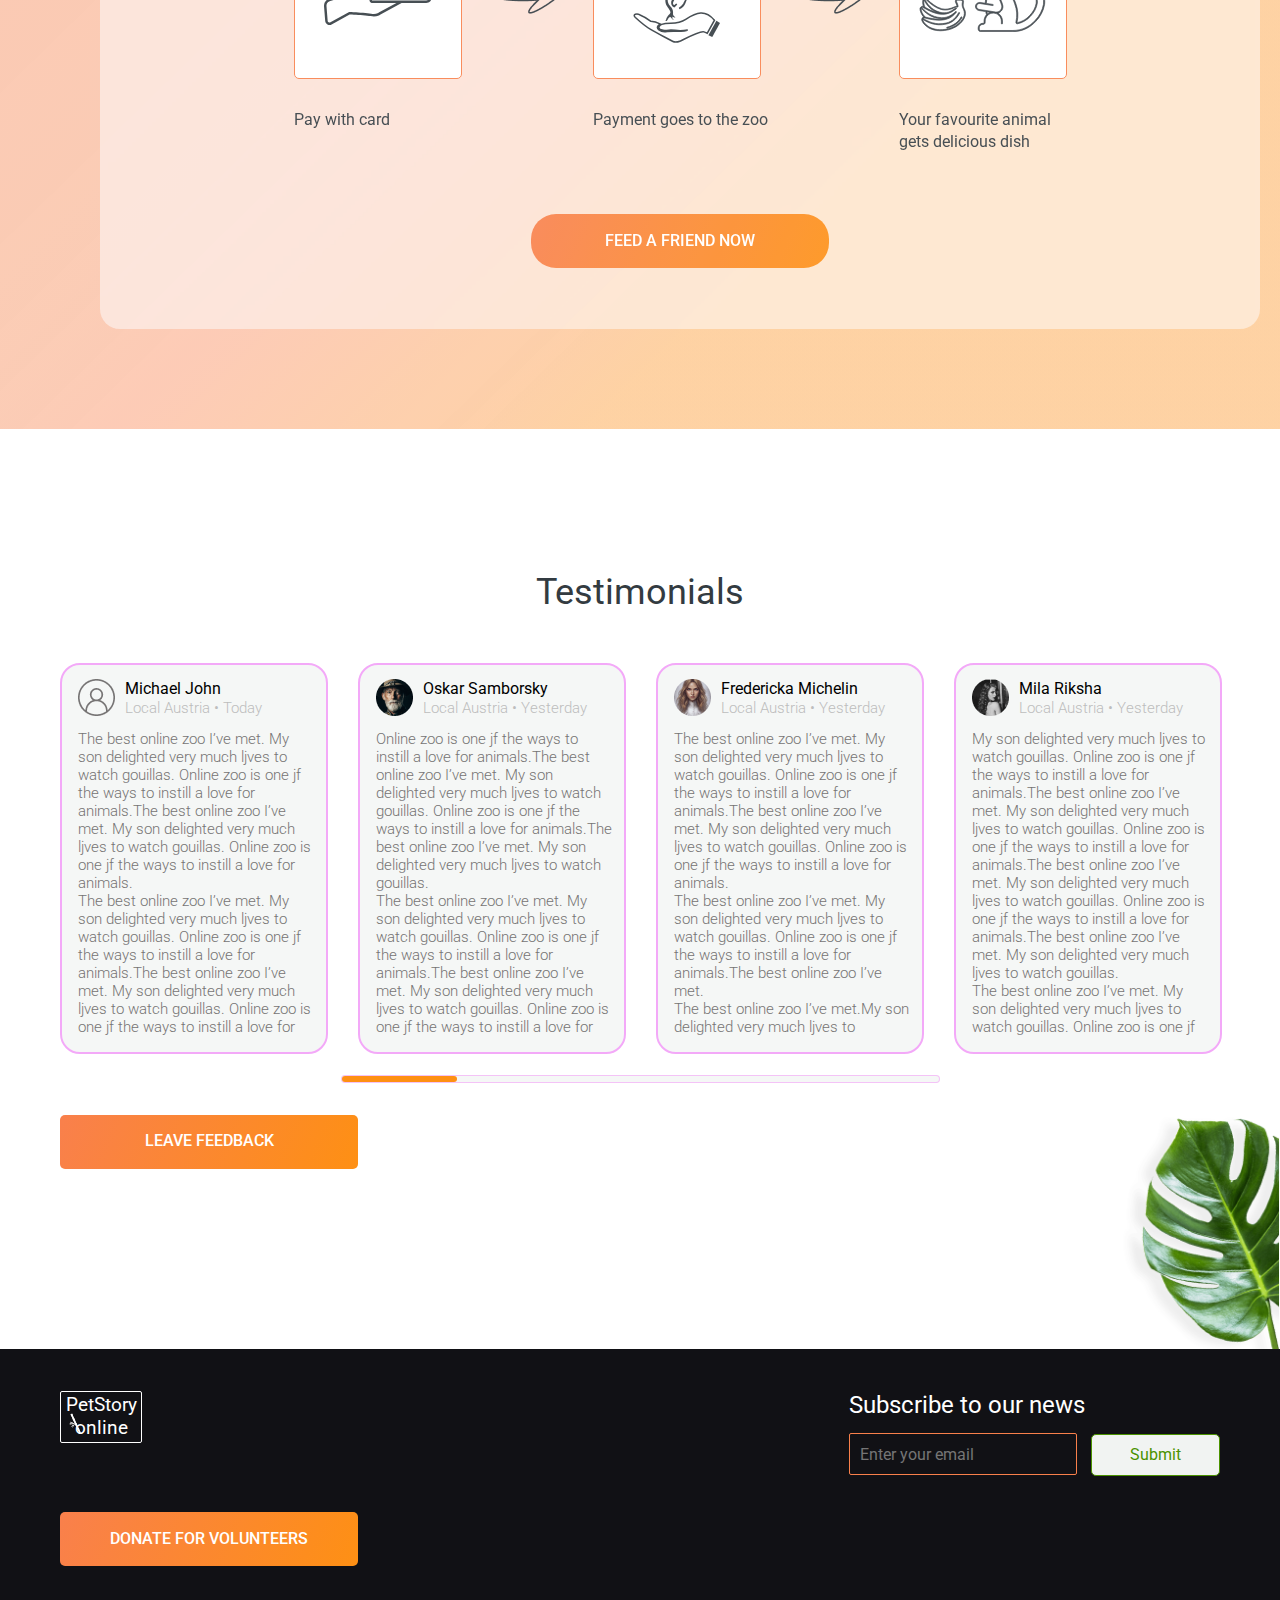
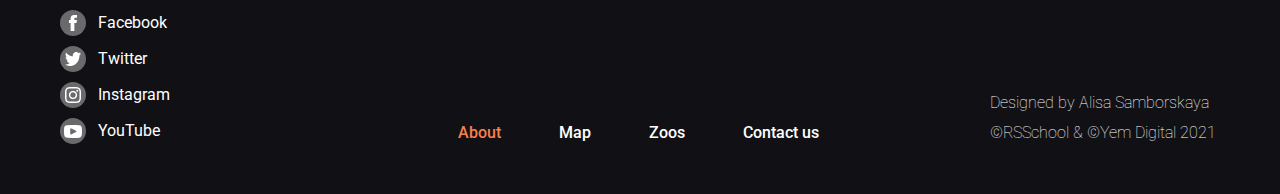
==== commit d16141f2: "fix: add link" ====
--- a/index.html
+++ b/index.html
@@ -160,7 +160,7 @@
                             <h2>Pick and feed a friend</h2>
                             <p class="pick-container-text-1">We know the animals bring you joy, and in these extraordinary times, we’re glad.</p>
                             <p class="pick-container-text-2">During a time when the COVID-19 epidemic is touching all of our lives, we’re proud and glad that people around the world find joy in PetStory.</p>
-                            <p class="pick-container-text-3">Even though the zoo has reopened, we need you now more than ever to help us deal with these problems. Please consider<br> a gift to our Emergency Support Fund . </p>
+                            <p class="pick-container-text-3">Even though the zoo has reopened, we need you now more than ever to help us deal with these problems. Please consider<br> a gift to our <a class="support-link" href="">Emergency Support Fund</a>.</p>
                             <div class="work">
                                 <h2>How it works</h2>
                                     <div class="widjet">
--- a/style.css
+++ b/style.css
@@ -8,6 +8,12 @@
     font-style: normal;
     box-sizing: border-box;
     }
+button{
+        cursor: pointer;
+}
+.but:hover{
+    background: #E47209;
+}
 main {
     display: block;
     font-family: 'Roboto';
@@ -29,9 +35,12 @@
     margin: auto;
 }
 .container{
-    padding-left: 220px;
-    padding-right: 220px;
+    max-width: 1160px;
+    margin: 0 auto;
     height:80px;
+  
+}
+header{
     background-color: #000000;
 }
 .header{
@@ -46,6 +55,7 @@
     justify-content: space-between;
     gap: 63px;
     text-align: center;
+    align-items: center;
 }
 .logo-btn{
     display: flex;
@@ -67,8 +77,17 @@
 }
 .logo img{
     position: absolute;
-    left: 10px;
+    left: 8px;
     top: 21px;
+}
+.logo h1{
+    font-style: normal;
+    font-weight: 400;
+    font-size: 19.0145px;
+    line-height: 120%;
+    text-align: center;
+    color: #FFFFFF;
+    padding-top: 2.5px;
 }
 ul{
     display: flex;
@@ -126,7 +145,7 @@
     background-size: cover;
     height: 700px;
 }
-.sec1 h1{
+.sec1 p{
     position: absolute;
     width: 500.31px;
     height: 400px;
@@ -140,6 +159,9 @@
     text-align: center;
     text-transform: uppercase;
     color: #FFFFFF;
+}
+.favorite{
+    color: #FFEE2E;
 }
 .elipse{
     background: url(./assert/images/Ellipse\ 6.png);
@@ -169,26 +191,32 @@
     color: #FFFFFF;
     border: none;
 }
-.section-2{
+.backstage{
     background: url(./assert/images/flower_foto1.png);
     background-position-x: 100%;
-    background-position-y: 50%;
     background-repeat: no-repeat;
 }
+.backstage-container{
+    max-width: 1160px;
+    margin: 0 auto;
+}
 
-.section-2-content{
+.backstage-content{
     display: flex;
     gap: 87px;
     padding-top: 140px;
-    padding-left: 220px;
-    padding-right: 180px;
-}
-.section-2-content img{
+}
+.backstage-content img{
     width: 580px;
     height: 410px;
     backdrop-filter: blur(2px);
 }
-.section-2-text h2{
+.backstage-text{
+    display: flex;
+    flex-direction: column;
+    align-items: flex-start;
+}
+.backstage-text h2{
     font-family: 'Roboto';
     font-style: normal;
     font-weight: 400;
@@ -197,15 +225,15 @@
     color: #333B41;
     margin-bottom: 20px;
 }
-.section-2-text p{
-    font-family: 'Roboto';
-    font-style: normal;
-    font-weight: 400;
-    font-size: 16px;
-    line-height: 140%;
-    color: #333B41;
-}
-.section-2-text h3{
+.backstage-text p{
+    font-family: 'Roboto';
+    font-style: normal;
+    font-weight: 400;
+    font-size: 16px;
+    line-height: 140%;
+    color: #333B41;
+}
+.backstage-text h3{
     font-family: 'Roboto';
     font-style: normal;
     font-weight: 400;
@@ -248,6 +276,9 @@
 }
 .arrow img{
     padding: 27px 23px;
+}
+.arrow:hover{
+background:#E47209 ;
 }
 .arrow-left{
     position: absolute;
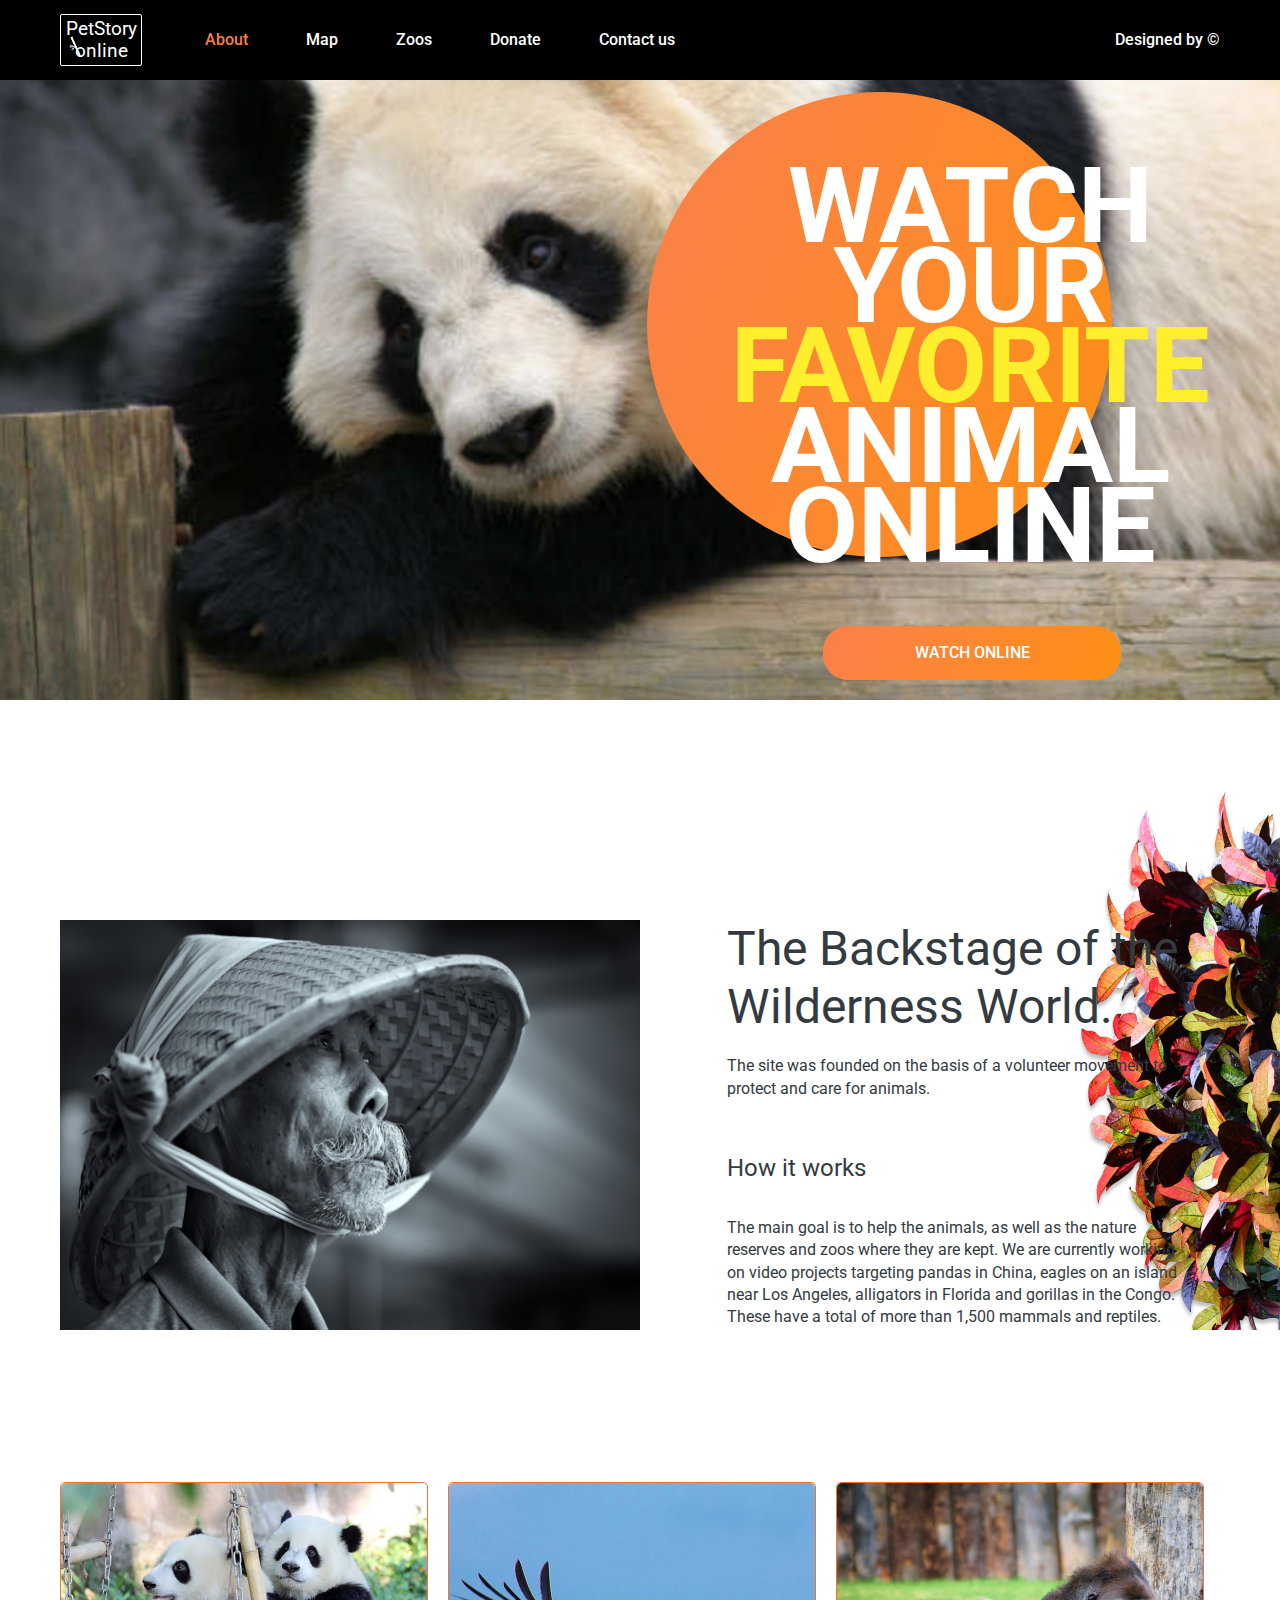
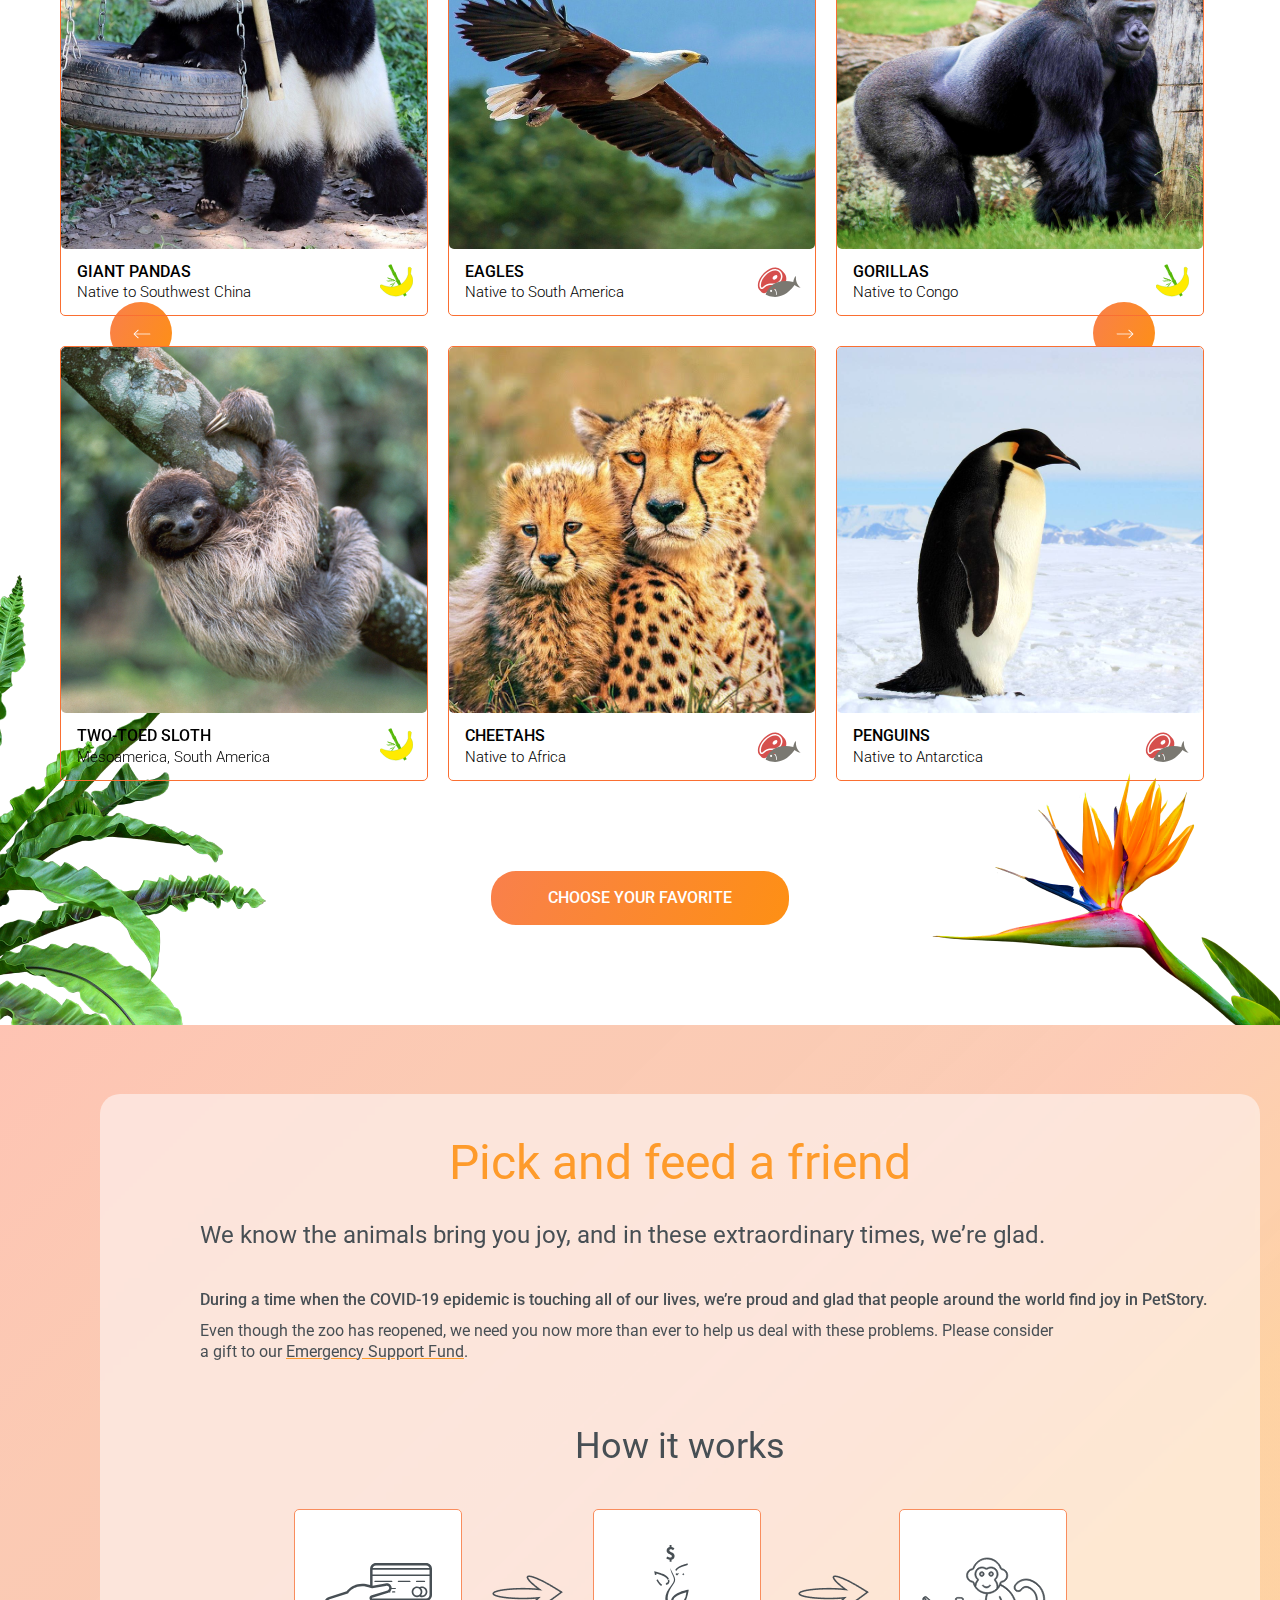
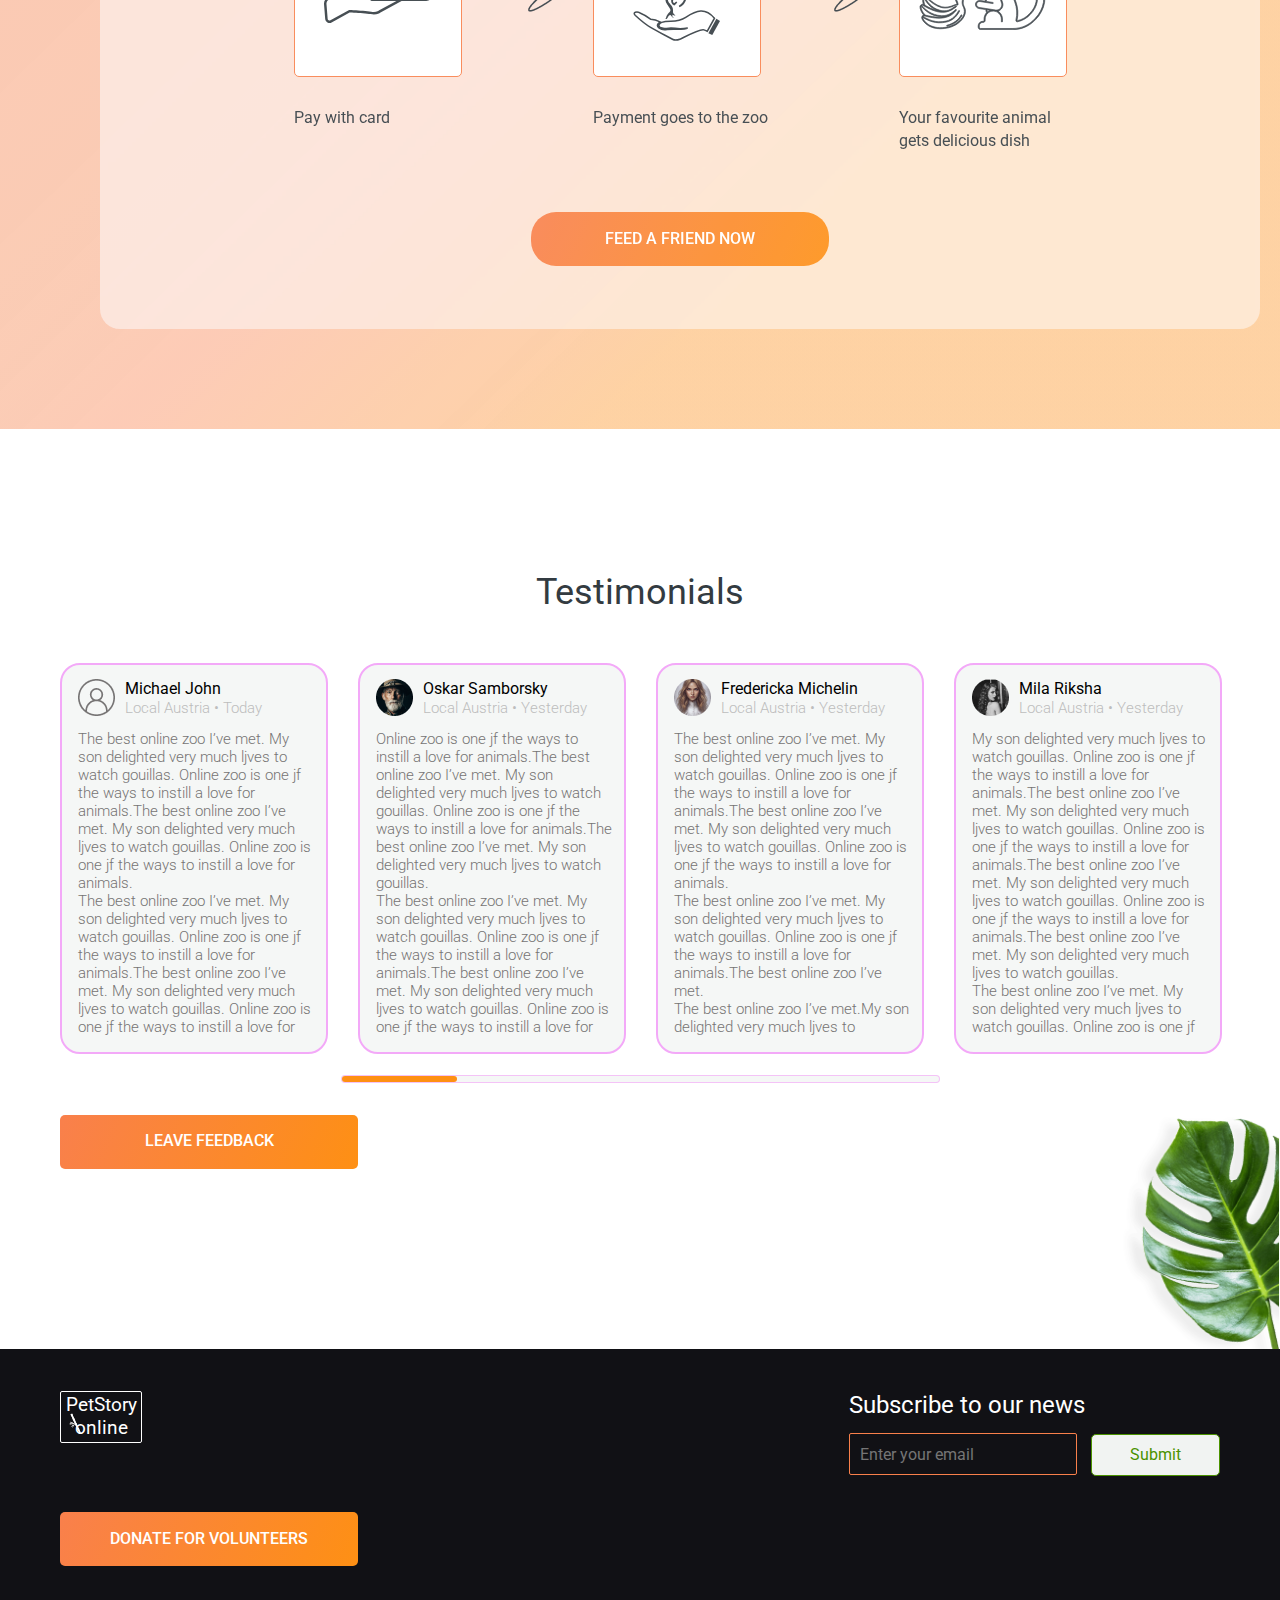
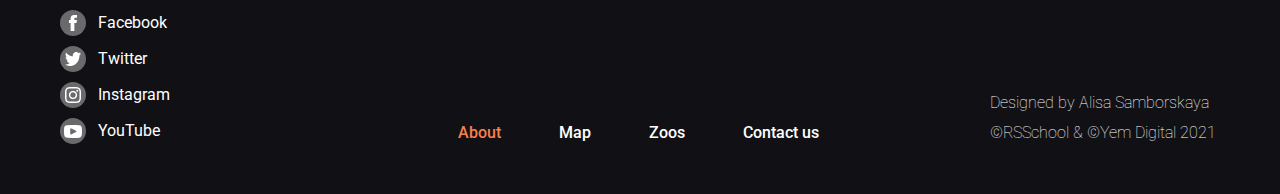
==== commit f300267a: "fix: add class;" ====
--- a/index.html
+++ b/index.html
@@ -31,7 +31,7 @@
                         </nav>
                     </div>
                     <div class="text">
-                    <a href="https://www.figma.com/file/jfEFwkXVj1WRq7sUHDr8os/PetStory-online">Designed by ©</a> 
+                    <a class="text-link" href="https://www.figma.com/file/jfEFwkXVj1WRq7sUHDr8os/PetStory-online">Designed by ©</a> 
                     </div>
                 </div>
             </div>
--- a/style.css
+++ b/style.css
@@ -19,6 +19,9 @@
     font-family: 'Roboto';
     font-style: normal;
 }
+li a:hover{
+    color:#F9804B;
+}
 h3{
     font-family: 'Roboto';
     font-style: normal;
@@ -121,7 +124,9 @@
     font-size: 16px;
     line-height: 140%;
     color: #FFFFFF;
-    
+}
+.text-link:hover{
+    color: #F9804B;
 }
 
 /* a img{
@@ -260,7 +265,18 @@
     border-radius: 5px;
     position: relative;
     z-index:2 ;
-}
+    cursor: pointer;
+}
+.card-title{
+    transition: 0.75s;
+}
+.card:hover .card-img img{
+    opacity: 0.7;
+} 
+.card:hover .card-title {
+    transform: translate(0, -200px);
+}
+
 .card-img img{
     border-radius: 5px;
 }
@@ -326,6 +342,7 @@
     line-height: 120%;
     color: #000000;
 }
+
 .card-title-text{
     display: flex;
     flex-direction: column;
@@ -350,7 +367,6 @@
     padding-bottom: 180px;
     margin-top: 140px;
 }
-
 .testimonial-flower{
     background: url(./assert/images/leav_foto.png);
     background-size: contain;
@@ -529,6 +545,15 @@
     color: #333B41;
     margin-bottom: 40px;
 }
+.support-link{
+    text-decoration: underline #FE9013;
+    font-family: 'Roboto';
+    font-style: normal;
+    font-weight: 400;
+    font-size: 16px;
+    line-height: 130%;
+    color: #333B41;
+}
 .vector{
     height: 168px;
     display: flex;
@@ -610,6 +635,9 @@
     border: 1px solid #4B9200;
     border-radius: 5px;
 }
+.input-btn:hover{
+    background: #a2aeb9;
+}
 .footer-block-3{
     display: flex;
     flex-direction: row;
@@ -630,6 +658,9 @@
     display: flex;
     gap:12px;
     align-items: center;
+}
+.footer-media-link span:hover{
+    color: #F9804B;
 }
 .footer-media-link span{
     font-family: 'Roboto';
